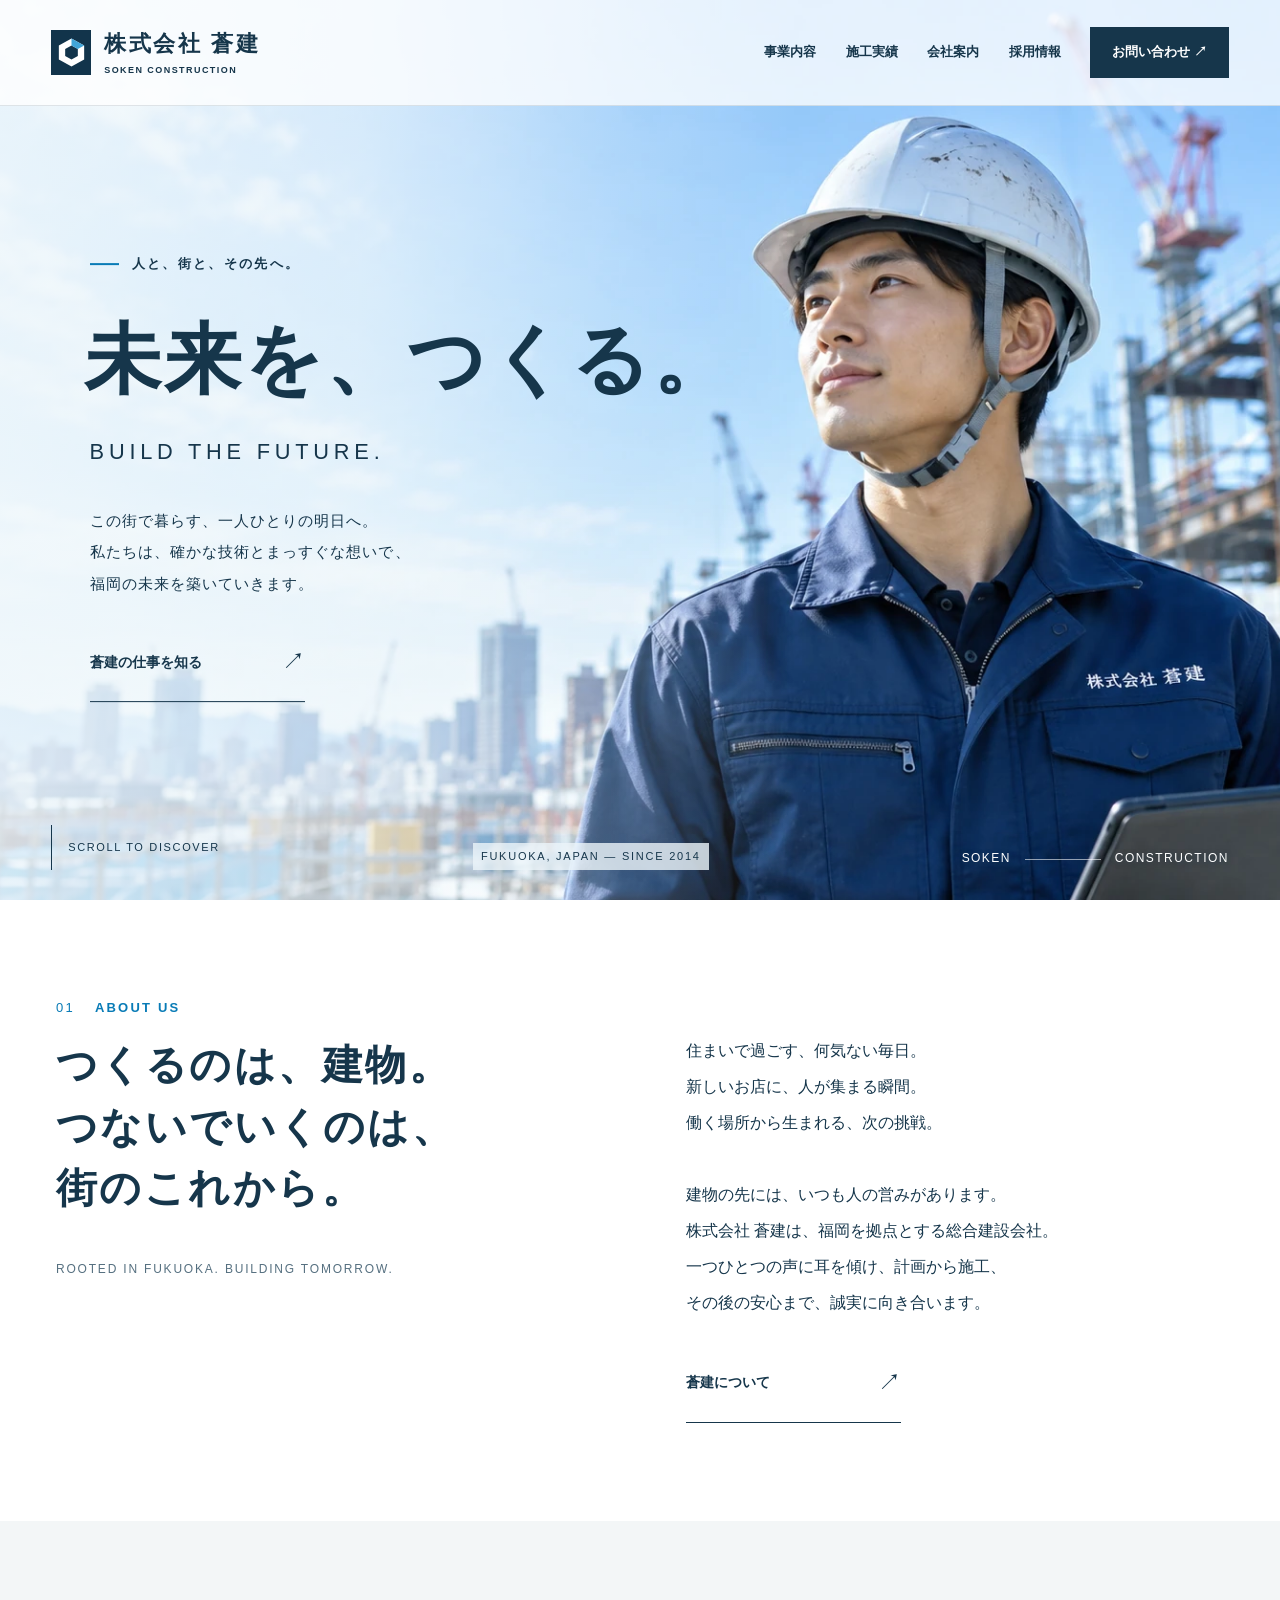
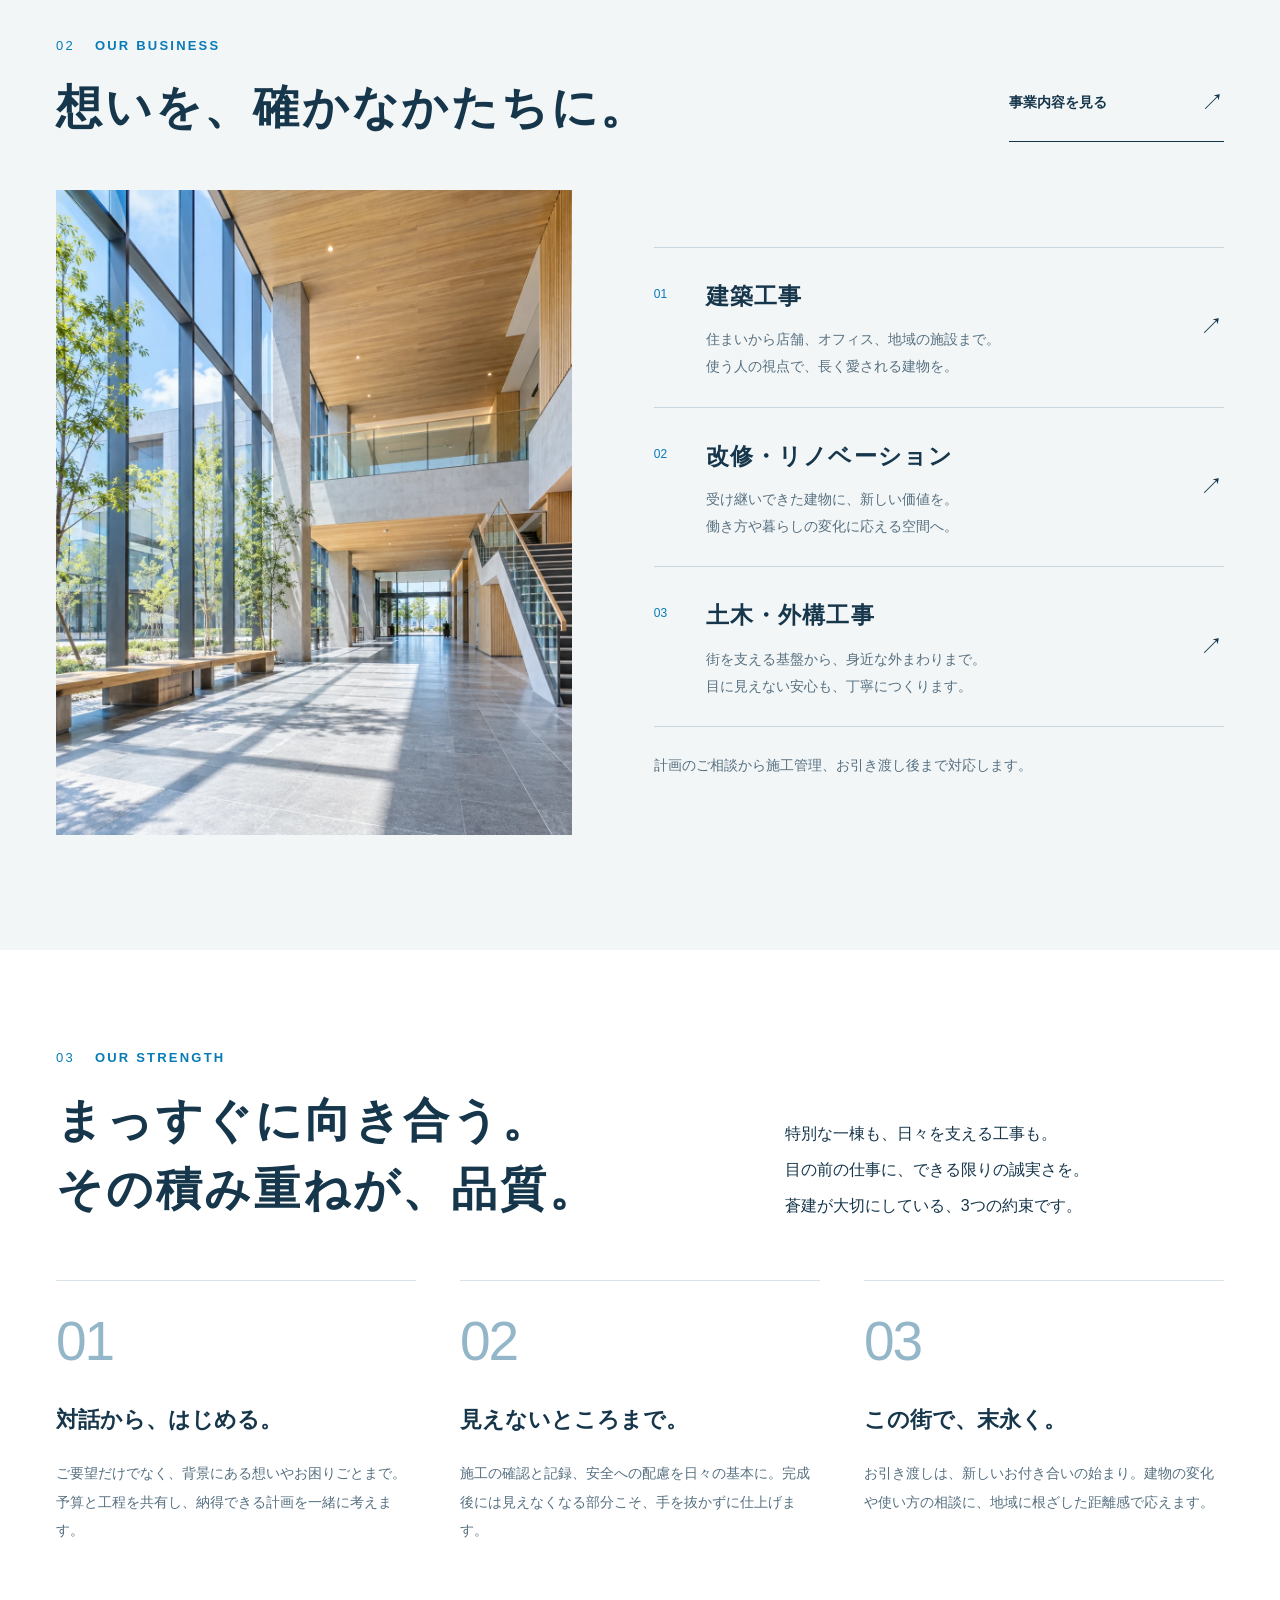
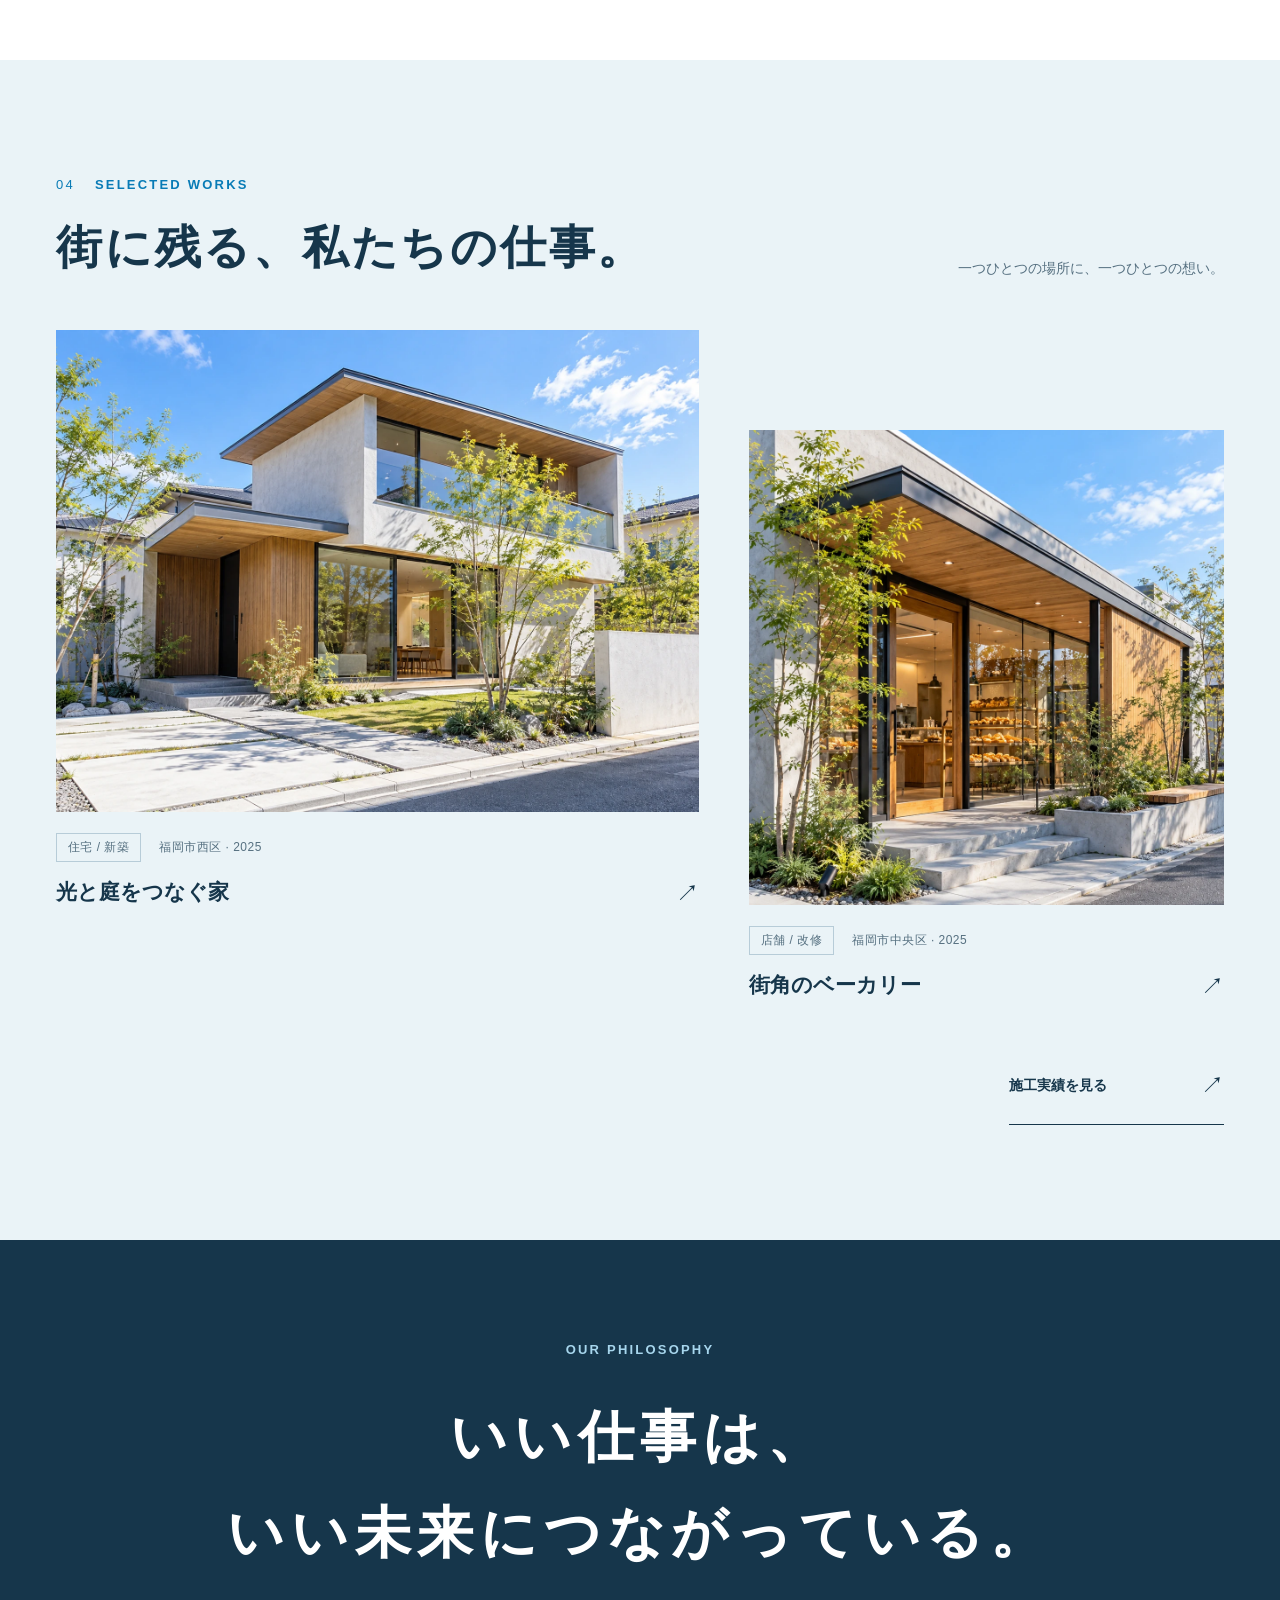
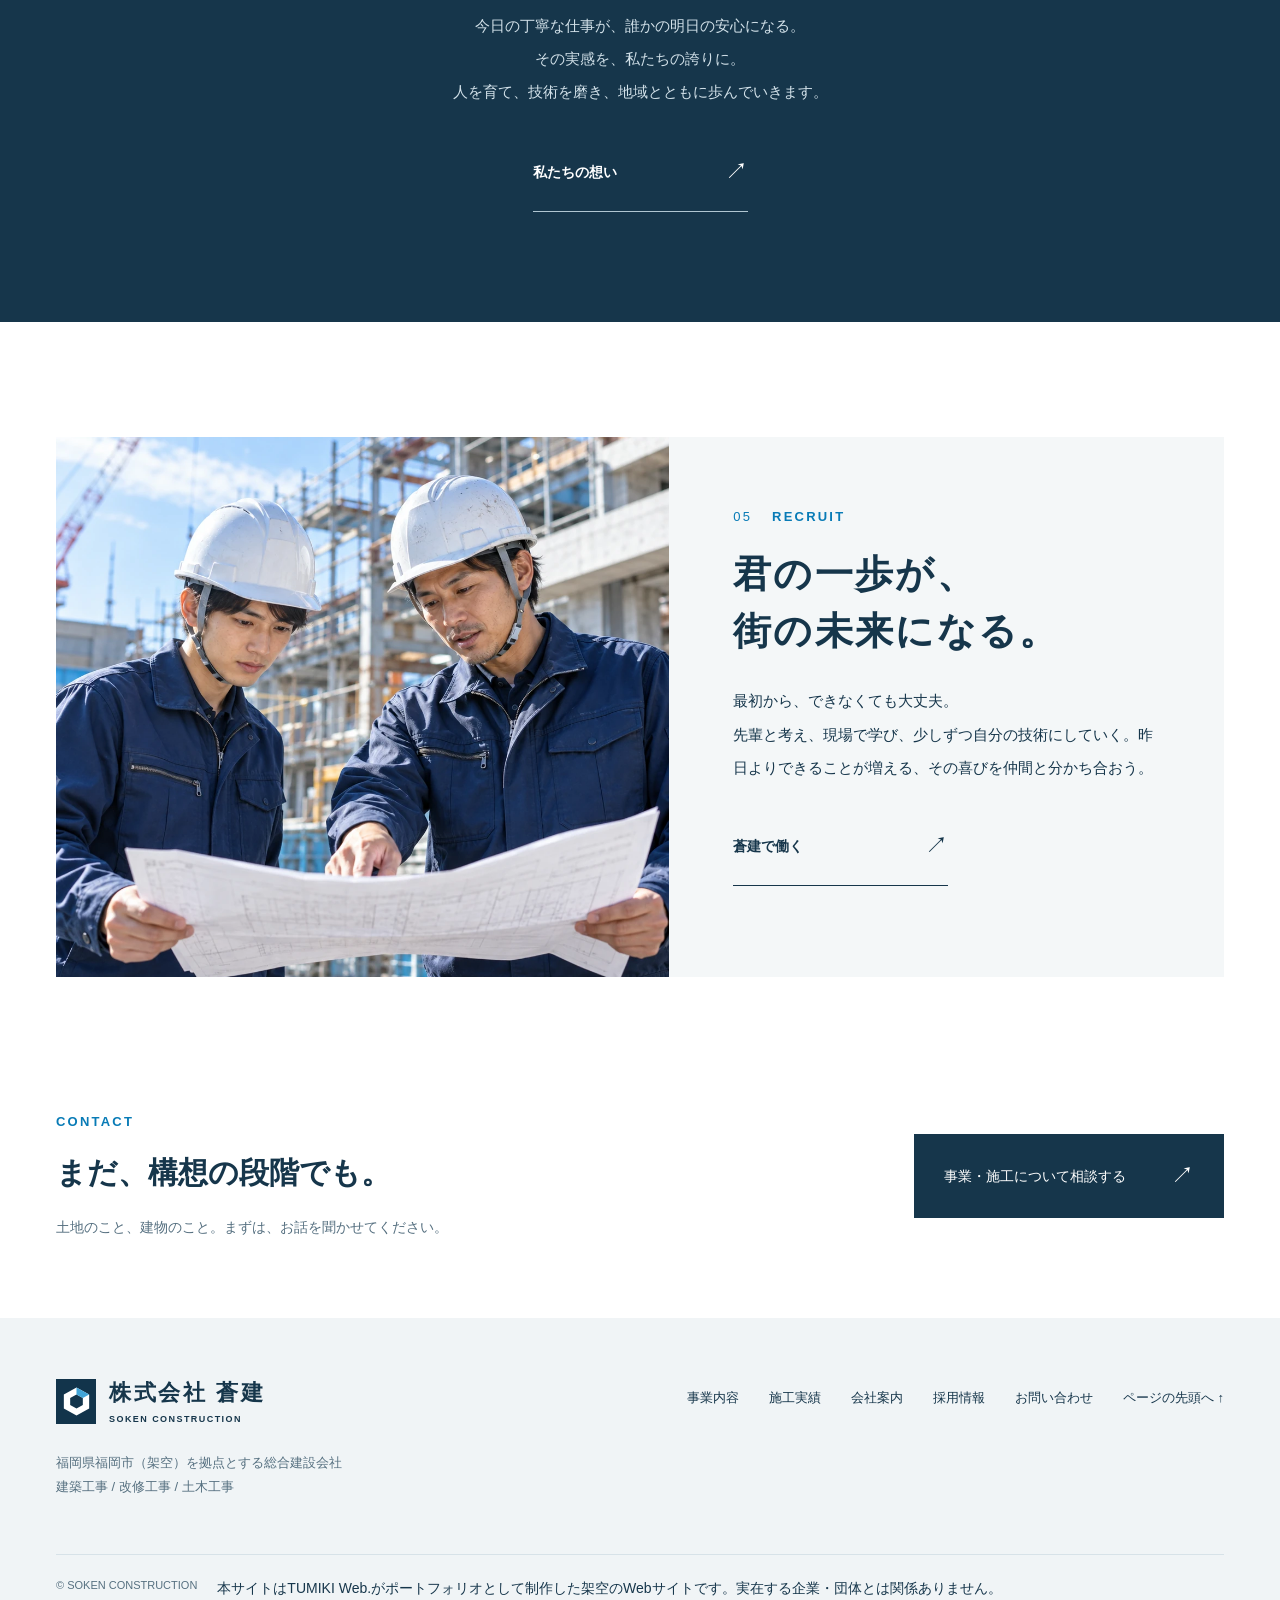
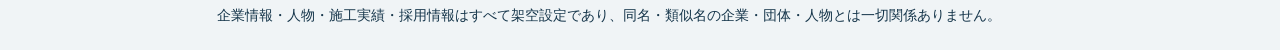
==== index.html @ e37c370c "Add files via upload" ====
<!doctype html>
<html lang="ja">
  <head>
    <meta charset="utf-8">
    <meta name="viewport" content="width=device-width, initial-scale=1">
    <title>株式会社 蒼建｜建設会社Webサイト制作事例｜TUMIKI Web.</title>
    <meta name="description" content="TUMIKI Web.がポートフォリオとして制作した架空企業のWebサイトです。実在する同名・類似名の企業・団体・人物とは一切関係ありません。福岡を拠点に、建築・改修・土木工事を手がける株式会社 蒼建。確かな技術と誠実な対話で、人と街の未来をつくります。">
    <meta name="theme-color" content="#16364b">
    <meta property="og:type" content="website">
    <meta property="og:locale" content="ja_JP">
    <meta property="og:site_name" content="TUMIKI Web.｜架空企業サイト制作事例">
    <meta property="og:title" content="株式会社 蒼建｜建設会社Webサイト制作事例｜TUMIKI Web.">
    <meta property="og:description" content="TUMIKI Web.がポートフォリオとして制作した架空企業のWebサイトです。実在する同名・類似名の企業・団体・人物とは一切関係ありません。福岡を拠点に、建築・改修・土木工事を手がける株式会社 蒼建。確かな技術と誠実な対話で、人と街の未来をつくります。">
    <!-- 公開URLと画像確定後にcanonical・og:url・og:imageを追加 -->
    <link rel="icon" type="image/svg+xml" href="assets/images/favicon.svg">
    <link rel="stylesheet" href="assets/css/style.css">
    <script src="assets/js/main.js" defer></script>
    <noscript>
      <style>.menu-toggle{display:none}.mobile-nav[hidden]{display:block;position:static;padding-top:100px}.hero{min-height:760px}</style>
    </noscript>
  </head>
  <body id="top">
    <a class="skip-link" href="#main">本文へスキップ</a>
    <header class="site-header">
      <a class="brand" href="index.html" aria-label="株式会社 蒼建 ホーム"><img src="assets/images/favicon.svg" alt="" width="40" height="45"><span class="brand-name">株式会社 蒼建<span class="brand-en">SOKEN CONSTRUCTION</span></span></a>
      <nav class="desktop-nav" aria-label="メインナビゲーション">
        <a href="service.html" >事業内容</a>
        <a href="works.html" >施工実績</a>
        <a href="company.html" >会社案内</a>
        <a href="recruit.html" >採用情報</a>
        <a class="nav-contact" href="contact.html">お問い合わせ <span aria-hidden="true">↗</span></a>
      </nav>
      <button class="menu-toggle" aria-label="メニューを開く" aria-expanded="false" aria-controls="mobile-nav"><span></span><span></span></button>
    </header>
    <nav class="mobile-nav" id="mobile-nav" aria-label="モバイルナビゲーション" hidden>
      <a href="index.html">HOME<small>ホーム</small></a>
      <a href="service.html" >SERVICE<small>事業内容</small></a>
      <a href="works.html" >WORKS<small>施工実績</small></a>
      <a href="company.html" >COMPANY<small>会社案内</small></a>
      <a href="recruit.html" >RECRUIT<small>採用情報</small></a>
      <a class="mobile-contact" href="contact.html">お問い合わせ <span class="arrow" aria-hidden="true">↗</span></a>
    </nav>
    <main id="main">
      <section class="hero" aria-labelledby="hero-title">
        <div class="hero-bg"><picture><source media="(max-width: 560px)" srcset="assets/images/hero-sp.webp" width="941" height="1672"><img src="assets/images/hero.webp" alt="建設現場で街の未来を見据える蒼建の若手社員" width="1672" height="941" fetchpriority="high" data-optional></picture></div>
        <div class="hero-grid" aria-hidden="true"></div>
        <div class="hero-content">
          <p class="hero-kicker">人と、街と、その先へ。</p>
          <h1 id="hero-title">未来を、つくる。</h1>
          <p class="hero-en">BUILD THE FUTURE.</p>
          <p class="hero-lead">この街で暮らす、一人ひとりの明日へ。<br>私たちは、確かな技術とまっすぐな想いで、<br>福岡の未来を築いていきます。</p>
          <a class="text-link" href="service.html">蒼建の仕事を知る<span class="arrow" aria-hidden="true">↗</span></a>
        </div>
        <div class="hero-bottom">
          <a class="hero-scroll" href="#about">SCROLL TO DISCOVER</a>
          <p class="hero-location">FUKUOKA, JAPAN — SINCE 2014</p>
          <p class="hero-index">SOKEN<span></span>CONSTRUCTION</p>
        </div>
      </section>
      <section class="section" id="about">
        <div class="wrap intro">
          <div>
            <p class="eyebrow"><span>01</span>ABOUT US</p>
            <h2 class="section-title">つくるのは、建物。<br>つないでいくのは、<br>街のこれから。</h2>
            <p class="intro-sign">ROOTED IN FUKUOKA. BUILDING TOMORROW.</p>
          </div>
          <div class="intro-body">
            <p class="copy">住まいで過ごす、何気ない毎日。<br>新しいお店に、人が集まる瞬間。<br>働く場所から生まれる、次の挑戦。<br><br>建物の先には、いつも人の営みがあります。<br>株式会社 蒼建は、福岡を拠点とする総合建設会社。<br>一つひとつの声に耳を傾け、計画から施工、<br>その後の安心まで、誠実に向き合います。</p>
            <a class="text-link" href="company.html">蒼建について<span class="arrow" aria-hidden="true">↗</span></a>
          </div>
        </div>
      </section>
      <section class="section service" id="service">
        <div class="wrap">
          <div class="section-head">
            <div>
              <p class="eyebrow"><span>02</span>OUR BUSINESS</p>
              <h2 class="section-title">想いを、確かなかたちに。</h2>
            </div>
            <a class="text-link" href="service.html">事業内容を見る<span class="arrow" aria-hidden="true">↗</span></a>
          </div>
          <div class="service-layout">
            <div class="media service-visual media--photo" data-label="SPACE / DETAIL / QUALITY"><img src="assets/images/business.webp" alt="自然光が差し込む、丁寧に施工された建物の内観" width="1200" height="900" loading="lazy" decoding="async" data-optional></div>
            <div>
              <div class="service-list"><a href="service.html#architecture"><span class="item-no">01</span><div><h3>建築工事</h3><p>住まいから店舗、オフィス、地域の施設まで。<br>使う人の視点で、長く愛される建物を。</p></div><span class="arrow" aria-hidden="true">↗</span></a><a href="service.html#renovation"><span class="item-no">02</span><div><h3>改修・リノベーション</h3><p>受け継いできた建物に、新しい価値を。<br>働き方や暮らしの変化に応える空間へ。</p></div><span class="arrow" aria-hidden="true">↗</span></a><a href="service.html#civil"><span class="item-no">03</span><div><h3>土木・外構工事</h3><p>街を支える基盤から、身近な外まわりまで。<br>目に見えない安心も、丁寧につくります。</p></div><span class="arrow" aria-hidden="true">↗</span></a></div>
              <p class="section-note">計画のご相談から施工管理、お引き渡し後まで対応します。</p>
            </div>
          </div>
        </div>
      </section>
      <section class="section strength">
        <div class="wrap">
          <div class="strength-top">
            <div>
              <p class="eyebrow"><span>03</span>OUR STRENGTH</p>
              <h2 class="section-title">まっすぐに<span class="strength-quality">向き合う。</span><br>その積み重ねが、<span class="strength-quality">品質。</span></h2>
            </div>
            <p class="copy">特別な一棟も、日々を支える工事も。<br>目の前の仕事に、できる限りの誠実さを。<br>蒼建が大切にしている、3つの約束です。</p>
          </div>
          <div class="strength-items">
            <article class="strength-item">
              <span class="strength-number">01</span>
              <h3>対話から、はじめる。</h3>
              <p>ご要望だけでなく、背景にある想いやお困りごとまで。予算と工程を共有し、納得できる計画を一緒に考えます。</p>
            </article>
            <article class="strength-item">
              <span class="strength-number">02</span>
              <h3>見えないところまで。</h3>
              <p>施工の確認と記録、安全への配慮を日々の基本に。完成後には見えなくなる部分こそ、手を抜かずに仕上げます。</p>
            </article>
            <article class="strength-item">
              <span class="strength-number">03</span>
              <h3>この街で、末永く。</h3>
              <p>お引き渡しは、新しいお付き合いの始まり。建物の変化や使い方の相談に、地域に根ざした距離感で応えます。</p>
            </article>
          </div>
        </div>
      </section>
      <section class="section works" id="works">
        <div class="wrap">
          <div class="section-head">
            <div>
              <p class="eyebrow"><span>04</span>SELECTED WORKS</p>
              <h2 class="section-title">街に残る、私たちの仕事。</h2>
            </div>
            <p class="section-note">一つひとつの場所に、一つひとつの想い。</p>
          </div>
          <div class="works-grid"><a class="work" href="works.html#house"><div class="media media--photo" data-label="01 / RESIDENCE"><img src="assets/images/works-house.webp" alt="緑の庭と大きな開口部を備えた二階建て住宅の外観" width="1200" height="900" loading="lazy" decoding="async" data-optional></div><div class="work-meta"><span>住宅 / 新築</span><span>福岡市西区 · 2025</span></div><h3>光と庭をつなぐ家<span class="arrow" aria-hidden="true">↗</span></h3></a><a class="work" href="works.html#shop"><div class="media media--photo" data-label="02 / COMMERCIAL"><img src="assets/images/works-bakery.webp" alt="ガラス面と木材、植栽が調和するベーカリーの外観" width="1200" height="900" loading="lazy" decoding="async" data-optional></div><div class="work-meta"><span>店舗 / 改修</span><span>福岡市中央区 · 2025</span></div><h3>街角のベーカリー<span class="arrow" aria-hidden="true">↗</span></h3></a></div>
          <div class="works-more"><a class="text-link" href="works.html">施工実績を見る<span class="arrow" aria-hidden="true">↗</span></a></div>
        </div>
      </section>
      <section class="philosophy">
        <p class="eyebrow">OUR PHILOSOPHY</p>
        <h2>いい仕事は、<br>いい未来につながっている。</h2>
        <p>今日の丁寧な仕事が、誰かの明日の安心になる。<br>その実感を、私たちの誇りに。<br>人を育て、技術を磨き、地域とともに歩んでいきます。</p>
        <a class="text-link" href="company.html#philosophy">私たちの想い<span class="arrow" aria-hidden="true">↗</span></a>
      </section>
      <section class="section">
        <div class="wrap recruit">
          <div class="media recruit-photo media--photo" data-label="PEOPLE / TEAM / GROWTH"><img src="assets/images/recruit.webp" alt="建設現場で図面を囲み、相談し合う若手社員と先輩社員" width="1200" height="900" loading="lazy" decoding="async" data-optional></div>
          <div class="recruit-copy">
            <p class="eyebrow"><span>05</span>RECRUIT</p>
            <h2 class="section-title">君の一歩が、<br>街の未来になる。</h2>
            <p class="copy">最初から、できなくても大丈夫。<br>先輩と考え、現場で学び、少しずつ自分の技術にしていく。昨日よりできることが増える、その喜びを仲間と分かち合おう。</p>
            <a class="text-link" href="recruit.html">蒼建で働く<span class="arrow" aria-hidden="true">↗</span></a>
          </div>
        </div>
      </section>
      <section class="contact-band">
        <div class="wrap contact-inner">
          <div>
            <p class="eyebrow">CONTACT</p>
            <h2>まだ、構想の段階でも。</h2>
            <p>土地のこと、建物のこと。まずは、お話を聞かせてください。</p>
          </div>
          <a class="button" href="contact.html">事業・施工について相談する<span class="arrow" aria-hidden="true">↗</span></a>
        </div>
      </section>
    </main>
    <footer class="site-footer">
      <div class="wrap">
        <div class="footer-top">
          <div>
            <a class="brand" href="index.html"><img src="assets/images/favicon.svg" alt="" width="40" height="45"><span class="brand-name">株式会社 蒼建<span class="brand-en">SOKEN CONSTRUCTION</span></span></a>
            <p class="footer-address">福岡県福岡市（架空）を拠点とする総合建設会社<br>建築工事 / 改修工事 / 土木工事</p>
          </div>
          <nav class="footer-nav" aria-label="フッターナビゲーション">
            <a href="service.html">事業内容</a>
            <a href="works.html">施工実績</a>
            <a href="company.html">会社案内</a>
            <a href="recruit.html">採用情報</a>
            <a href="contact.html">お問い合わせ</a>
            <a href="#top">ページの先頭へ ↑</a>
          </nav>
        </div>
        <div class="footer-bottom">
          <p>© SOKEN CONSTRUCTION</p>
          <p class="portfolio-note">本サイトはTUMIKI Web.がポートフォリオとして制作した架空のWebサイトです。実在する企業・団体とは関係ありません。<br>企業情報・人物・施工実績・採用情報はすべて架空設定であり、同名・類似名の企業・団体・人物とは一切関係ありません。</p>
        </div>
      </div>
    </footer>
  </body>
</html>
---- assets/css/style.css ----
@charset "UTF-8";
:root{--ink:#16364b;--blue:#087bb6;--sky:#eaf3f7;--paper:#fff;--muted:#567080;--line:#d7e2e8;--space:clamp(72px,9vw,144px);--wrap:1200px;--ease:cubic-bezier(.2,.7,.2,1)}
*{box-sizing:border-box}html{scroll-behavior:smooth;scroll-padding-top:100px}body{margin:0;color:var(--ink);background:var(--paper);font-family:"Helvetica Neue",Arial,"Hiragino Kaku Gothic ProN","Yu Gothic",Meiryo,sans-serif;line-height:1.9;-webkit-font-smoothing:antialiased}body.menu-open{overflow:hidden}a{color:inherit;text-decoration:none}img[hidden]{display:none}button,input,textarea,select{font:inherit}button,a{-webkit-tap-highlight-color:transparent}button{color:inherit}a:focus-visible,button:focus-visible,summary:focus-visible{outline:3px solid var(--blue);outline-offset:6px}::selection{background:#bbe4f5}h1,h2,h3,p{margin:0}img{display:block;width:100%;height:100%;object-fit:cover}button{cursor:pointer}ul{list-style:none;margin:0;padding:0}.wrap{width:min(var(--wrap),calc(100% - 112px));margin-inline:auto}.section{padding-block:var(--space)}.eyebrow{font-size:13px;font-weight:700;letter-spacing:.17em;line-height:1.5;color:var(--blue)}.eyebrow span{margin-right:20px;font-weight:400}.section-title{font-size:clamp(32px,3.6vw,52px);line-height:1.5;letter-spacing:.06em;margin-top:18px;font-weight:600}.copy{line-height:2.25;font-size:16px}.text-link{display:inline-flex;align-items:center;justify-content:space-between;gap:40px;padding:17px 0;border-bottom:1px solid var(--ink);font-size:14px;font-weight:700;min-width:215px}.arrow{font-weight:400;font-size:23px;transition:transform .3s}.text-link:hover .arrow,.button:hover .arrow{transform:translateX(5px)}.button{display:inline-flex;justify-content:space-between;align-items:center;gap:38px;padding:17px 26px;background:var(--ink);color:white;font-size:14px;min-height:60px}.skip-link{position:fixed;top:-100px;left:20px;z-index:100;background:white;padding:10px}.skip-link:focus{top:10px}
.site-header{position:absolute;z-index:30;top:0;width:100%;height:106px;display:flex;align-items:center;justify-content:space-between;padding:0 4vw;gap:28px;border-bottom:1px solid #16364b20;background:#fff8}.brand{display:flex;align-items:center;gap:13px;flex-shrink:0;line-height:1.4}.brand img{width:40px;height:45px}.brand-name{font-size:22px;font-weight:700;letter-spacing:.12em}.brand-en{display:block;font-size:9px;letter-spacing:.16em;margin-top:4px}.desktop-nav{display:flex;align-items:center;gap:clamp(18px,2.3vw,38px);font-size:13px;font-weight:700}.desktop-nav a{position:relative}.desktop-nav a:not(.nav-contact):after{content:"";position:absolute;bottom:-9px;left:0;width:0;height:2px;background:var(--blue);transition:width .25s}.desktop-nav a:hover:after,.desktop-nav a[aria-current]:after{width:100%}.nav-contact{background:var(--ink);color:white;padding:13px 22px}.menu-toggle{display:none;border:0;background:transparent;width:48px;height:48px;padding:10px}.menu-toggle span{display:block;width:27px;height:1px;background:var(--ink);margin:7px 0;transition:transform .2s}.menu-toggle[aria-expanded=true] span:first-child{transform:translateY(4px) rotate(45deg)}.menu-toggle[aria-expanded=true] span:last-child{transform:translateY(-4px) rotate(-45deg)}.mobile-nav{position:fixed;inset:80px 0 0;z-index:29;background:var(--sky);padding:35px 8%;overflow:auto}.mobile-nav[hidden]{display:none}.mobile-nav a{display:flex;align-items:center;justify-content:space-between;padding:15px 0;border-bottom:1px solid var(--line);font-size:23px}.mobile-nav small{font-size:13px}.mobile-nav .mobile-contact{margin-top:26px;background:var(--ink);color:white;padding:16px 22px;font-size:16px}
.hero{position:relative;min-height:760px;height:100svh;max-height:1200px;background:#e4eff5;isolation:isolate;overflow:hidden}.hero-bg{position:absolute;inset:0;z-index:-2;background:linear-gradient(115deg,#edf6fa 3%,#e5f1f7 38%,#adcede 100%)}.hero-bg img{object-position:66% 42%}.hero:after{content:"";position:absolute;inset:0;z-index:-1;background:linear-gradient(90deg,#edf5fbe8 0%,#eef6fa9c 38%,#e8f4fa00 72%)}.hero-grid{position:absolute;inset:106px 0 0;background:linear-gradient(90deg,transparent 49.9%,#fff5 50%,transparent 50.1%);pointer-events:none;z-index:-1}.hero-content{position:absolute;left:max(7vw,calc((100vw - 1200px)/2));top:50%;transform:translateY(-44%)}.hero-kicker{letter-spacing:.18em;font-size:13px;font-weight:600;display:flex;align-items:center;gap:13px;margin-bottom:29px}.hero-kicker:before{content:"";width:29px;height:2px;background:var(--blue)}.hero h1{font-size:clamp(66px,7.6vw,118px);letter-spacing:.04em;line-height:1.4;font-weight:600;margin-left:-.07em}.hero-en{font-size:clamp(16px,1.7vw,23px);letter-spacing:.22em;margin:18px 0 32px}.hero-lead{font-size:15px;line-height:2.1;letter-spacing:.07em}.hero .text-link{margin-top:24px}.hero-bottom{position:absolute;bottom:30px;left:4vw;right:4vw;display:flex;justify-content:space-between;align-items:flex-end}.hero-scroll{font-size:11px;letter-spacing:.15em;display:flex;gap:16px;align-items:center}.hero-scroll:before{content:"";width:1px;height:45px;background:var(--ink)}.hero-location{font-size:11px;letter-spacing:.16em}.hero-index{font-size:12px;letter-spacing:.12em}.hero-index span{display:inline-block;width:76px;height:1px;background:#16364b55;vertical-align:middle;margin:0 14px}.intro{display:grid;grid-template-columns:1fr 1.05fr;gap:10%;align-items:start}.intro .section-title{font-size:clamp(30px,3.2vw,47px)}.intro-body{padding-top:35px}.intro-body .text-link{margin-top:23px}.intro-sign{font-size:12px;letter-spacing:.15em;color:var(--muted);margin-top:38px}.section-head{display:flex;justify-content:space-between;align-items:flex-end;margin-bottom:48px;gap:28px}.media{position:relative;overflow:hidden;background:linear-gradient(135deg,#dce8e9,#bed2dc);aspect-ratio:4/3}.media img{transition:transform .8s var(--ease)}a:hover .media img{transform:scale(1.035)}.media:before{content:attr(data-label);position:absolute;inset:auto 24px 21px;color:#456777;font-size:11px;letter-spacing:.2em;z-index:0}.media img{position:relative}.media img[hidden]{display:none}.service{background:#f3f6f7}.service-layout{display:grid;grid-template-columns: .95fr 1.05fr;gap:7%;align-items:center}.service-visual{aspect-ratio:4/5;background:linear-gradient(140deg,#c9dae2,#e3eced 55%,#adc4cb)}.service-visual:after{content:"SOKEN / OUR BUSINESS";position:absolute;left:25px;top:25px;letter-spacing:.2em;font-size:11px;color:#395c70}.service-list a{display:grid;grid-template-columns:40px 1fr 24px;gap:12px;padding:27px 0;border-top:1px solid #c9d6de}.service-list a:last-child{border-bottom:1px solid #c9d6de}.item-no{font-size:12px;color:var(--blue);padding-top:8px}.service-list h3{font-size:23px;letter-spacing:.05em;font-weight:600}.service-list p{font-size:14px;line-height:1.9;color:var(--muted);margin-top:8px}.service-list .arrow{align-self:center}.section-note{font-size:14px;color:var(--muted);margin-top:25px}.strength-top{display:grid;grid-template-columns:1fr 1fr;gap:9%;align-items:end;margin-bottom:56px}.strength-items{display:grid;grid-template-columns:repeat(3,1fr);gap:44px}.strength-item{border-top:1px solid var(--line);padding-top:27px}.strength-number{font-size:55px;line-height:1.2;font-weight:300;color:#93b6c8;letter-spacing:-.04em}.strength-item h3{font-size:22px;margin:25px 0 18px}.strength-item p{font-size:14px;line-height:2.05;color:var(--muted)}.works{background:var(--sky)}.works-grid{display:grid;grid-template-columns:1.15fr .85fr;gap:50px}.work:nth-child(2){margin-top:100px}.work .media{aspect-ratio:4/3}.work:nth-child(2) .media{aspect-ratio:1/1;background:linear-gradient(145deg,#d5dad4,#b4c8c4)}.work-meta{display:flex;gap:18px;align-items:center;font-size:12px;letter-spacing:.04em;margin:21px 0 10px;color:var(--muted)}.work-meta span:first-child{border:1px solid #b7ccd8;padding:2px 11px}.work h3{font-size:21px;font-weight:600;display:flex;justify-content:space-between;gap:10px}.works-more{display:flex;justify-content:flex-end;margin-top:38px}.philosophy{text-align:center;padding:100px 24px 110px;position:relative;overflow:hidden;background:var(--ink);color:white}.philosophy .eyebrow{color:#a7d6ed}.philosophy h2{font-size:clamp(30px,4.4vw,61px);letter-spacing:.12em;line-height:1.7;margin:29px 0}.philosophy p:not(.eyebrow){font-size:15px;line-height:2.2;color:#d2e1e9}.philosophy .text-link{border-color:#b0c6d2;margin-top:25px}.recruit{display:grid;grid-template-columns:1.05fr .95fr;align-items:stretch}.recruit-photo{aspect-ratio:auto;min-height:540px;background:linear-gradient(125deg,#bfd2db,#e5ecee)}.recruit-copy{padding:70px clamp(30px,5vw,90px);background:#f4f7f8}.recruit-copy .section-title{font-size:clamp(29px,3vw,42px);margin-bottom:24px}.recruit-copy .copy{font-size:15px}.recruit-copy .text-link{margin-top:22px}.contact-band{padding:78px 0}.contact-inner{display:flex;justify-content:space-between;align-items:center;gap:32px}.contact-inner h2{font-size:30px;font-weight:600;margin:12px 0 13px}.contact-inner p:last-child{font-size:14px;color:var(--muted)}.contact-inner .button{min-width:275px}.site-footer{background:#f0f4f6;padding:60px 0 22px}.footer-top{display:flex;justify-content:space-between;gap:35px;align-items:flex-start}.footer-address{font-size:13px;color:var(--muted);margin-top:25px}.footer-nav{display:flex;flex-wrap:wrap;gap:16px 30px;font-size:13px;padding-top:8px}.footer-bottom{margin-top:54px;padding-top:20px;border-top:1px solid var(--line);display:flex;justify-content:space-between;gap:20px;font-size:11px;color:var(--muted);align-items:center}.portfolio-note{font-size:11px}.page-hero{padding:180px 0 65px;background:var(--sky)}.breadcrumbs{font-size:12px;display:flex;gap:13px;color:var(--muted);margin-bottom:45px}.page-hero h1{font-size:clamp(43px,6vw,76px);line-height:1.2;letter-spacing:.06em;margin:15px 0}.page-hero .page-ja{font-size:19px;letter-spacing:.08em}.page-body{max-width:850px}.page-body>.copy{margin-top:25px}.detail-block{margin-top:45px;padding-top:28px;border-top:1px solid var(--line)}.detail-block h2{font-size:25px;margin-bottom:14px}.detail-block p{color:var(--muted)}.overview{margin-top:35px}.overview div{display:grid;grid-template-columns:150px 1fr;padding:20px 0;border-bottom:1px solid var(--line)}.overview dt{font-size:14px;font-weight:700}.overview dd{margin:0;font-size:15px}.notice{border-left:3px solid var(--blue);padding:20px 25px;background:var(--sky);margin-top:35px}.notice p{font-size:14px}.contact-options{margin-top:35px}.contact-options details{border-top:1px solid var(--line);padding:20px 0}.contact-options details:last-child{border-bottom:1px solid var(--line)}.contact-options summary{cursor:pointer;font-weight:600}.contact-options details p{font-size:14px;margin-top:15px;color:var(--muted)}
@media(min-width:1600px){.hero-content{left:calc((100% - 1320px)/2)}}
@media(max-width:1050px){.desktop-nav{gap:18px}.site-header{padding-inline:28px}.desktop-nav a{font-size:12px}.brand-name{font-size:20px}.wrap{width:calc(100% - 72px)}.hero h1{font-size:8.5vw}.strength-items{gap:25px}.recruit-copy{padding:50px 35px}.footer-nav{max-width:380px}}
@media(max-width:800px){.site-header{height:80px;padding:0 24px}.desktop-nav{display:none}.menu-toggle{display:block}.site-header:has(.menu-toggle[aria-expanded=true]){position:fixed;background:white}.brand img{width:33px;height:37px}.brand-name{font-size:20px}.brand-en{font-size:8px}.wrap{width:calc(100% - 48px)}.hero{min-height:690px;max-height:960px}.hero-content{left:7%;top:45%;transform:translateY(-34%)}.hero h1{font-size:clamp(45px,10vw,76px);line-height:1.55}.hero-bg img{object-position:65% 35%}.hero:after{background:linear-gradient(90deg,#edf5fbd9,#edf5fb50 70%),linear-gradient(0deg,#edf5fbc4,transparent 60%)}.hero-en{font-size:17px}.hero-grid{top:80px}.hero-bottom{left:24px;right:24px;bottom:24px}.hero-location{display:none}.intro{grid-template-columns:1fr;gap:30px}.intro-body{padding-top:0;max-width:580px}.intro-sign{margin-top:25px}.service-layout{grid-template-columns:.8fr 1.2fr;gap:30px}.service-visual{aspect-ratio:3/5}.service-list a{grid-template-columns:25px 1fr 20px;padding-block:23px;gap:8px}.service-list h3{font-size:19px}.strength-top{grid-template-columns:1fr;gap:24px}.strength-items{gap:24px}.strength-item h3{font-size:18px}.works-grid{gap:25px}.work h3{font-size:18px}.work-meta{flex-wrap:wrap;gap:8px}.recruit{grid-template-columns:1fr 1fr}.recruit-photo{min-height:520px}.recruit-copy{padding:45px 26px}.contact-inner{align-items:flex-start;flex-direction:column}.contact-inner .button{min-width:260px}.footer-top{flex-direction:column}.footer-nav{max-width:none}.footer-bottom{align-items:flex-start;flex-direction:column;gap:8px}.page-hero{padding-top:130px}}
@media(max-width:560px){:root{--space:76px}.hero{height:100svh;min-height:680px;max-height:920px}.hero-content{left:24px;right:20px;top:auto;bottom:110px;transform:none}.hero h1{font-size:clamp(32px,9.8vw,56px);letter-spacing:.01em;white-space:nowrap}.hero-kicker{font-size:11px;margin-bottom:20px;letter-spacing:.1em}.hero-en{font-size:14px;letter-spacing:.18em;margin:15px 0 23px}.hero-lead{font-size:13px;letter-spacing:.025em}.hero .text-link{margin-top:17px;font-size:13px;min-width:200px}.hero:after{background:linear-gradient(0deg,#edf5fb 0%,#edf5fbe6 26%,#edf5fb70 60%,#edf5fb15 100%)}.hero-bg img{object-position:64% 24%}.hero-scroll{font-size:10px}.hero-scroll:before{height:30px}.hero-index{font-size:10px}.hero-index span{width:35px;margin:0 9px}.section-title{font-size:31px}.intro .section-title{font-size:30px}.copy{font-size:15px;line-height:2.2}.section-head{align-items:flex-start;flex-direction:column;gap:20px;margin-bottom:30px}.section-head>.text-link{display:none}.service-layout{display:flex;flex-direction:column;gap:26px;align-items:stretch}.service-visual{aspect-ratio:5/4}.service-list a{padding-block:24px;grid-template-columns:28px 1fr 20px}.service-list h3{font-size:21px}.section-note{font-size:13px}.strength-top{margin-bottom:35px}.strength-items{grid-template-columns:1fr;gap:25px}.strength-item{display:grid;grid-template-columns:50px 1fr;gap:5px 18px;padding-top:24px}.strength-number{font-size:36px;grid-row:1/3}.strength-item h3{font-size:21px;margin:0 0 8px}.strength-item p{grid-column:2}.works-grid{grid-template-columns:1fr;gap:39px}.work:nth-child(2){margin:0 0 0 36px}.work:nth-child(2) .media{aspect-ratio:4/3}.work h3{font-size:18px}.work-meta{margin-top:15px;font-size:11px}.works-more{margin-top:25px}.philosophy{padding:72px 24px}.philosophy h2{font-size:28px;letter-spacing:.06em}.philosophy p:not(.eyebrow){font-size:14px}.recruit{display:flex;flex-direction:column}.recruit-photo{min-height:0;aspect-ratio:5/4}.recruit-copy{padding:45px 24px 55px}.recruit-copy .section-title{font-size:30px}.contact-band{padding-block:60px}.contact-inner h2{font-size:25px}.contact-inner .button{width:100%}.site-footer{padding-top:45px}.footer-nav{display:grid;grid-template-columns:1fr 1fr;width:100%;gap:15px 20px}.footer-bottom{margin-top:35px}.page-hero h1{font-size:44px}.page-body .section-title{font-size:28px}.overview div{grid-template-columns:1fr;gap:6px}.notice{padding:18px}.breadcrumbs{margin-bottom:32px}}
@media(prefers-reduced-motion:reduce){html{scroll-behavior:auto}*,*:before,*:after{transition:none!important;animation:none!important}}
/* Supplied hero photograph: preserve the clear right-hand portrait. */
.hero-bg picture{display:block;width:100%;height:100%}
.hero-bg img{object-fit:cover;object-position:70% 0%}
.hero:after{background:linear-gradient(90deg,rgba(239,247,251,.82) 0%,rgba(239,247,251,.66) 28%,rgba(239,247,251,.22) 48%,transparent 62%)}
.hero-grid{background:none}
.hero-index{color:white;text-shadow:0 1px 5px #16364b80}
.hero-index span{background:#ffffff90}
@media(min-width:801px){
  body:has(.hero) .site-header{background:rgba(255,255,255,.78)}
  .hero{min-height:640px;max-height:none}
  .hero h1{font-size:clamp(58px,6vw,100px)}
  .hero-content{left:7vw}
  .hero-location{padding:3px 8px;background:#edf5fbcc}
}
@media(max-width:800px){
  .hero-bg img{object-position:72% top}
  .hero:after{background:linear-gradient(90deg,#edf5fbdd, #edf5fb88 40%,transparent 80%),linear-gradient(0deg,#edf5fbcc,transparent 65%)}
}
@media(max-width:560px){
  .hero{height:100svh;min-height:800px;max-height:none}
  .hero-bg img{object-position:85% bottom}
  .hero-content{top:clamp(112px,14svh,132px);bottom:auto}
  .hero-kicker{margin-bottom:10px}
  .hero-en{margin:10px 0 12px}
  .hero .text-link{margin-top:6px;padding-block:8px}
  .hero:after{background:linear-gradient(125deg,rgba(239,247,251,.56),rgba(239,247,251,.18) 35%,transparent 55%)}
  .hero-bottom{bottom:calc(32px + env(safe-area-inset-bottom,0px));gap:20px;align-items:center}
  .hero-scroll,.hero-index{font-size:11px;line-height:1.7;letter-spacing:.08em;color:white;text-shadow:0 1px 3px #071f32,0 0 5px #071f32}
  .hero-scroll{flex:0 0 112px;gap:10px}
  .hero-scroll:before{flex:none;height:34px;background:white;box-shadow:0 1px 3px #071f32}
  .hero-index{flex:0 0 130px;text-align:right}
  .hero-index span{width:22px;margin:0 0 0 9px}
  .hero-index span{background:#ffffff90}
}



/* Portfolio disclosure and contact demo; existing hero styles are untouched. */
.site-footer .footer-bottom{flex-wrap:wrap;align-items:flex-start}
.site-footer .portfolio-note{flex:1 1 580px;font-size:14px;line-height:1.9;color:var(--ink)}
.demo-phone{display:inline-block;font-size:clamp(26px,5vw,40px);font-weight:600;letter-spacing:.05em;border-bottom:1px solid var(--ink);margin-top:8px}
.demo-form{margin-top:32px}
.demo-form fieldset{border:0;margin:0;padding:0;min-width:0}
.demo-form legend{font-size:16px;font-weight:600;padding:0;margin-bottom:24px}
.demo-form legend span{display:block;font-size:13px;font-weight:400;color:var(--muted)}
.form-row{display:grid;grid-template-columns:1fr 1fr;gap:24px}
.form-field{margin-bottom:24px}
.form-field label{display:block;font-size:14px;font-weight:600;margin-bottom:8px}
.form-field label span{color:var(--blue)}
.form-field label small{font-weight:400;margin-left:8px}
.form-field input,.form-field select,.form-field textarea{display:block;width:100%;min-width:0;border:1px solid #9db0bc;border-radius:0;background:white;color:var(--ink);padding:13px 15px;font-size:16px;line-height:1.7}
.form-field textarea{resize:vertical}
.form-field input:focus-visible,.form-field select:focus-visible,.form-field textarea:focus-visible,.demo-consent input:focus-visible{outline:2px solid var(--blue);outline-offset:3px}
.demo-consent{display:flex;align-items:flex-start;gap:12px;font-size:14px;margin:8px 0 30px;cursor:pointer}
.demo-consent input{flex:none;width:20px;height:20px;margin:4px 0 0;accent-color:var(--blue)}
.demo-form .button{border:0}
.demo-form [role=status]{font-size:15px}
@media(max-width:560px){.form-row{grid-template-columns:1fr;gap:0}.demo-form .button{width:100%}.site-footer .portfolio-note{flex-basis:auto}}

/* TOP supplied photographs: retain the existing image frame geometry. */
.media--photo img{position:absolute;inset:0;object-fit:cover;object-position:center}
.media--photo:before,.service-visual.media--photo:after{display:none}
.recruit-photo.media--photo img{object-position:center 70%}
@media(max-width:560px){
  .service-visual.media--photo img{object-position:center 40%}
  .work .media--photo img[src$="works-bakery.webp"]{object-position:center 65%}
  .recruit-photo.media--photo img{object-position:center 66%}
}

/* TOP desktop finishing adjustments only. */
@media(min-width:801px){
  body:has(.hero) .strength-top{grid-template-columns:1.5fr 1fr;gap:6%}
  body:has(.hero) .strength-top .section-title{white-space:nowrap}
  body:has(.hero) #about{padding-block:calc(var(--space) * .85)}
  body:has(.hero) .strength{padding-top:calc(var(--space) * .85)}
  body:has(.hero) .section:has(> .recruit){padding-bottom:calc(var(--space) * .65)}
  body:has(.hero) .contact-band{padding-top:60px}
  body:has(.hero) .contact-inner .button{min-width:310px;min-height:68px;padding:20px 30px;transition:background-color .25s}
  body:has(.hero) .contact-inner .button:hover{background-color:#24516b}
}

/* TOP mobile: keep the final Japanese word intact and tune only section boundaries. */
@media(max-width:800px){
  body:has(.hero) .strength-quality{white-space:nowrap}
  body:has(.hero) #about{padding-bottom:calc(var(--space) - 16px)}
  body:has(.hero) .strength{padding-bottom:calc(var(--space) - 16px)}
  body:has(.hero) .section:has(> .recruit){padding-top:calc(var(--space) - 16px);padding-bottom:calc(var(--space) - 20px)}
  body:has(.hero) .contact-band{padding-top:48px}
}
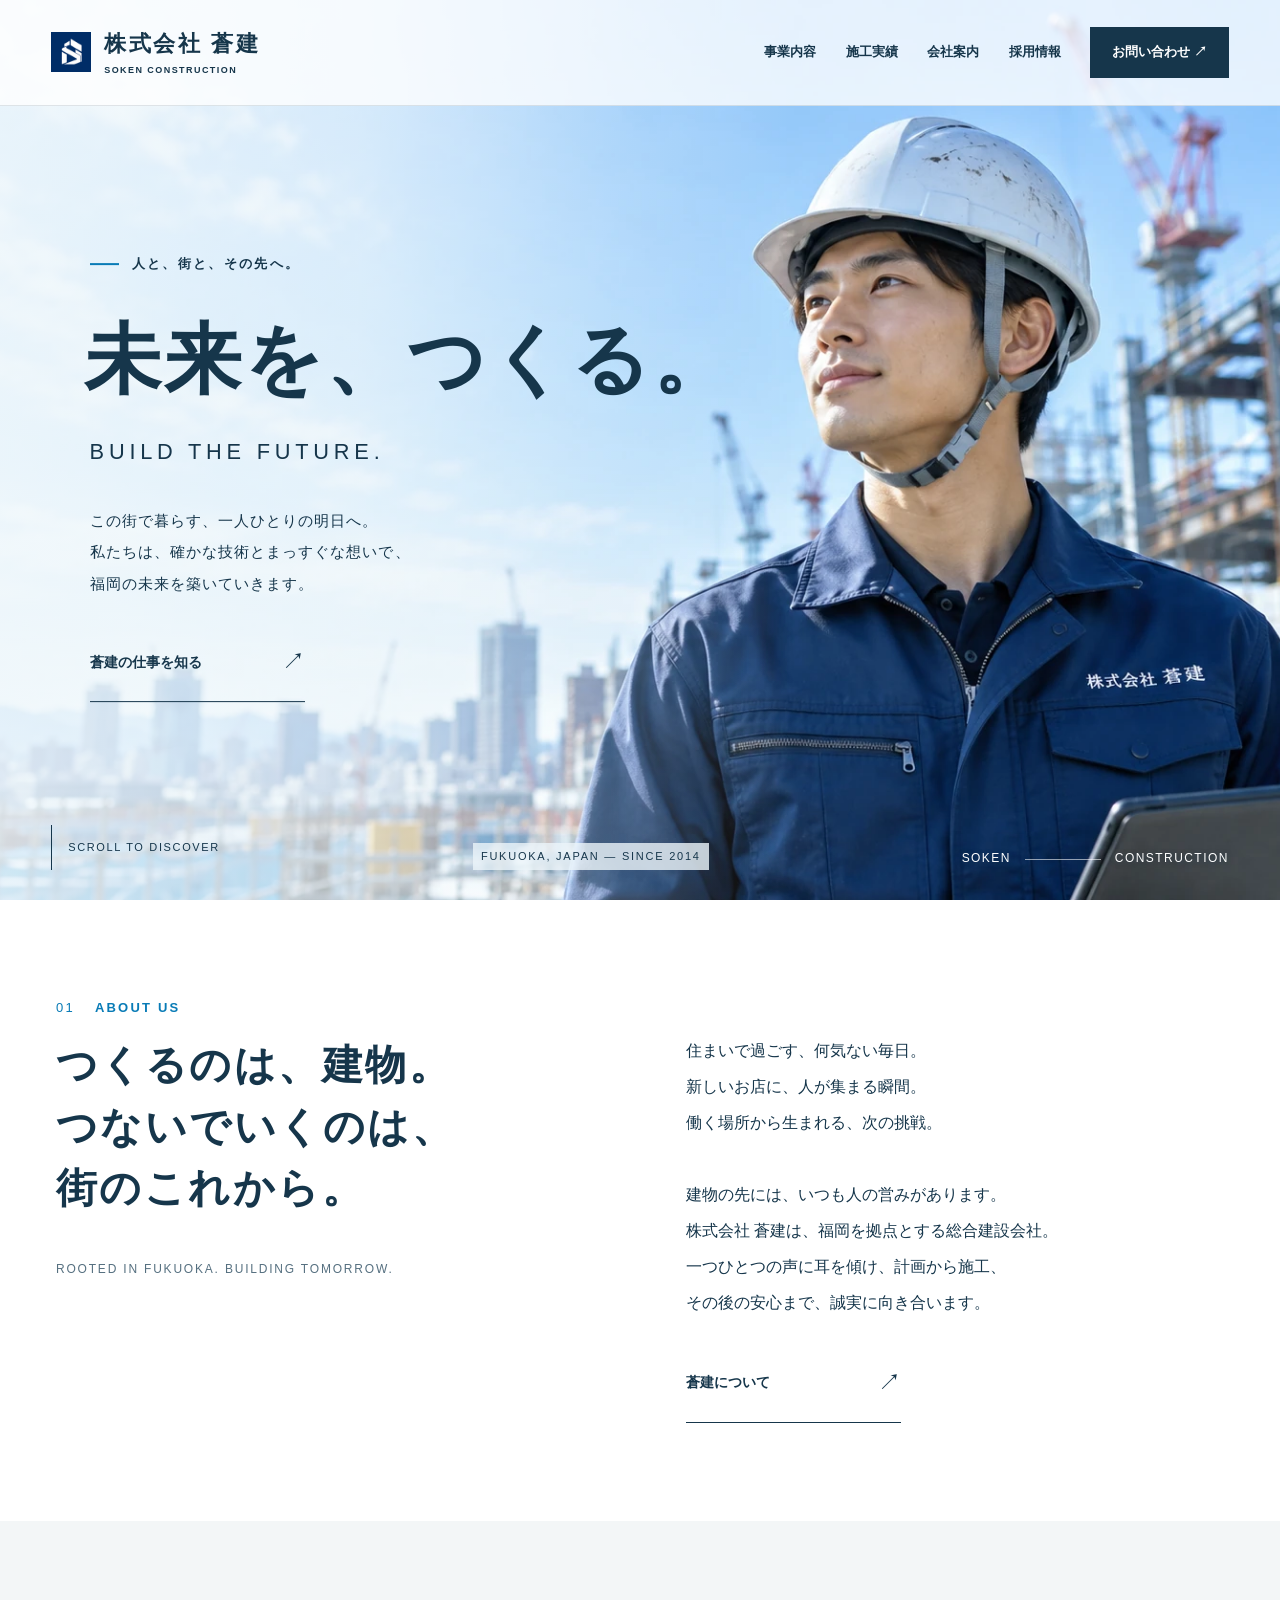
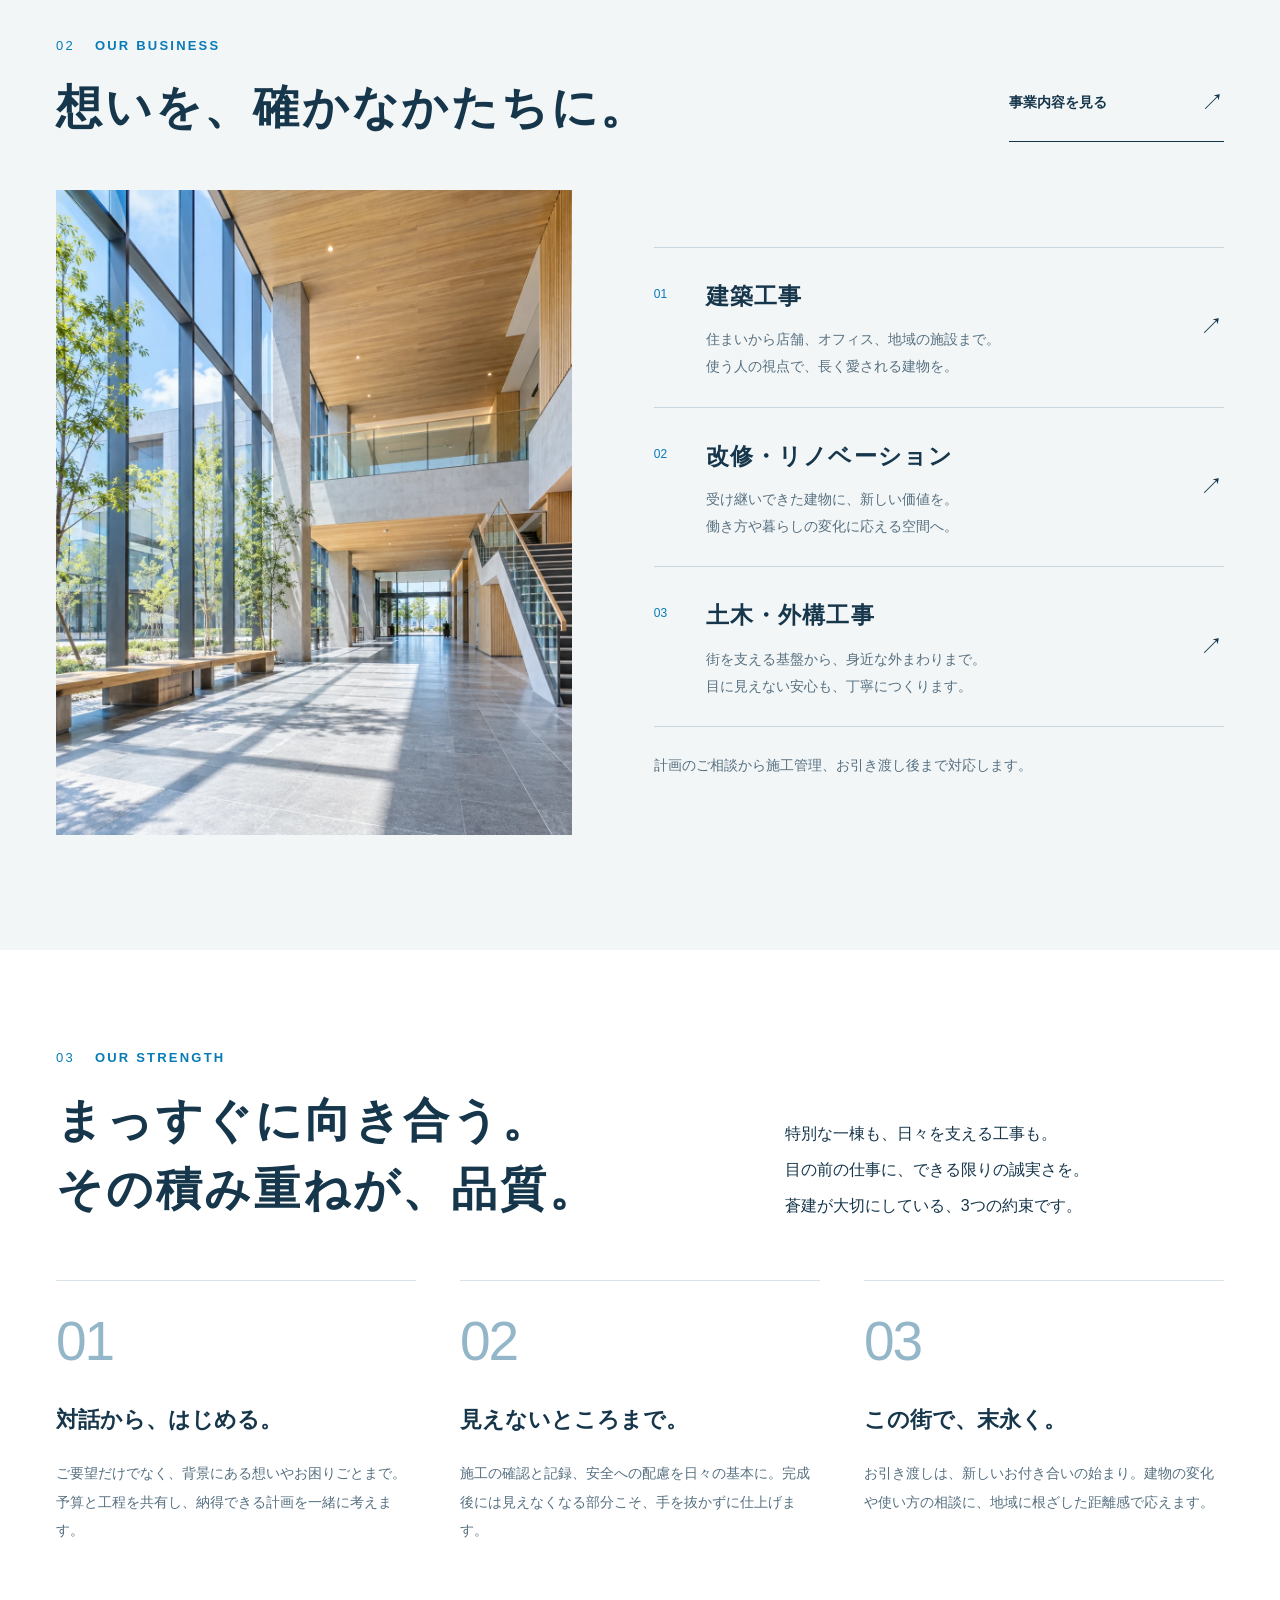
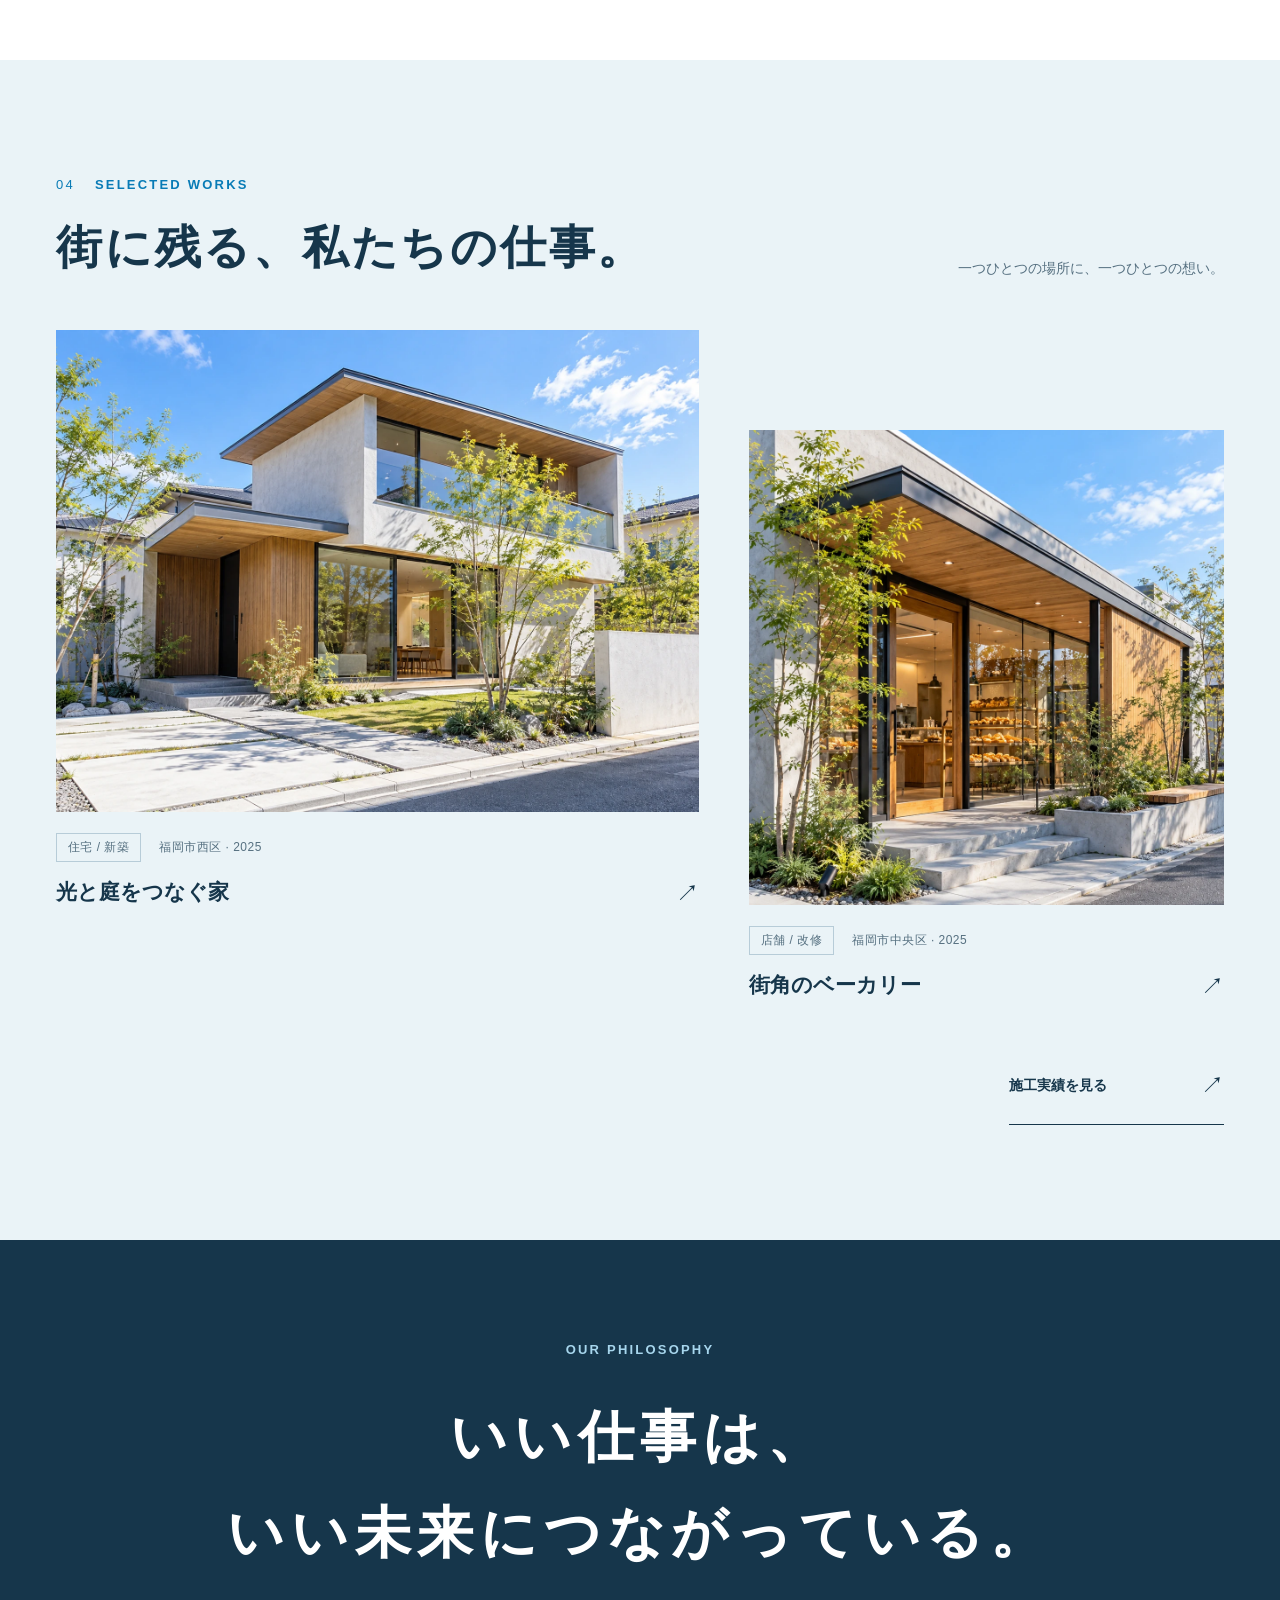
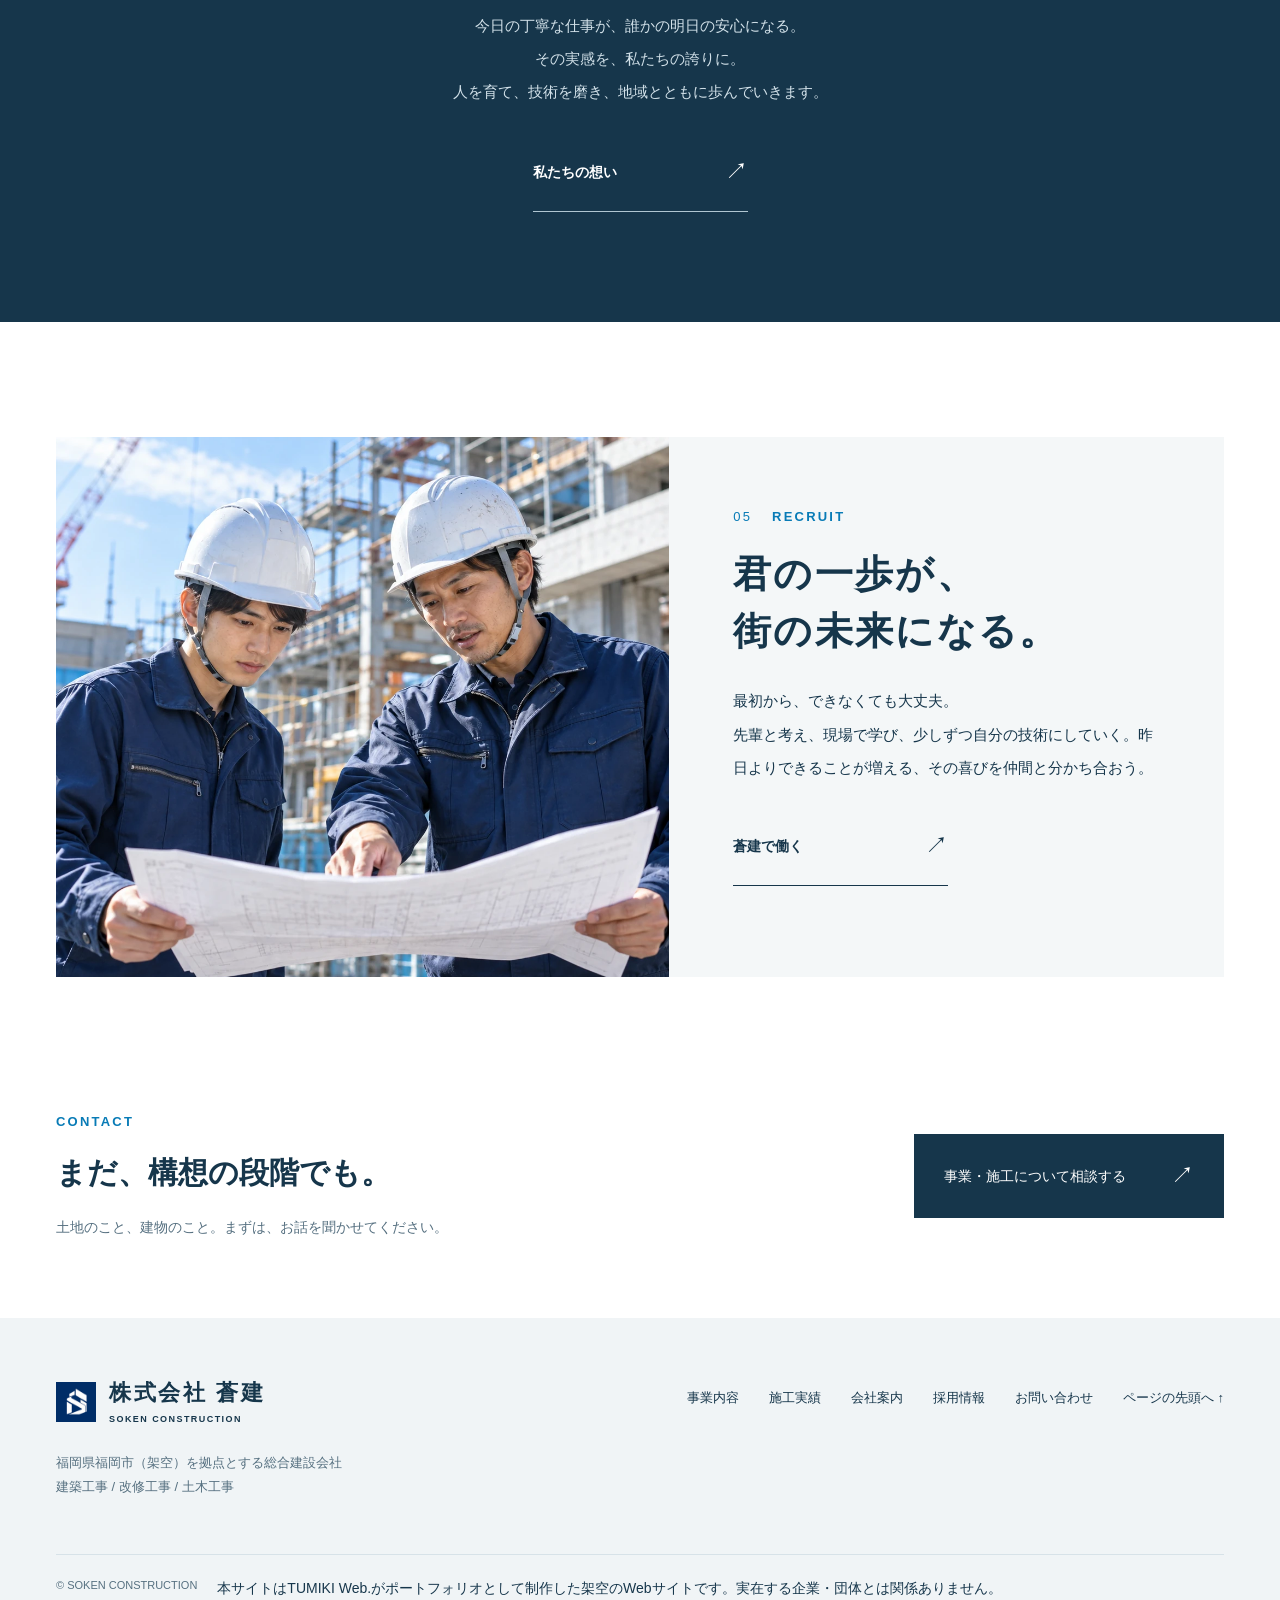
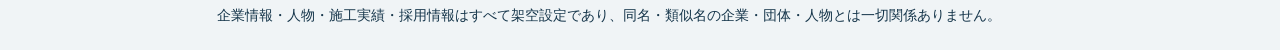
==== commit 1cad63ba: "Add files via upload" ====
--- a/index.html
+++ b/index.html
@@ -5,14 +5,32 @@
     <meta name="viewport" content="width=device-width, initial-scale=1">
     <title>株式会社 蒼建｜建設会社Webサイト制作事例｜TUMIKI Web.</title>
     <meta name="description" content="TUMIKI Web.がポートフォリオとして制作した架空企業のWebサイトです。実在する同名・類似名の企業・団体・人物とは一切関係ありません。福岡を拠点に、建築・改修・土木工事を手がける株式会社 蒼建。確かな技術と誠実な対話で、人と街の未来をつくります。">
+    <meta name="robots" content="index,follow">
     <meta name="theme-color" content="#16364b">
+    <meta name="mobile-web-app-capable" content="yes">
+    <meta name="apple-mobile-web-app-capable" content="yes">
+    <meta name="apple-mobile-web-app-title" content="蒼建">
+    <meta name="apple-mobile-web-app-status-bar-style" content="default">
     <meta property="og:type" content="website">
     <meta property="og:locale" content="ja_JP">
-    <meta property="og:site_name" content="TUMIKI Web.｜架空企業サイト制作事例">
+    <meta property="og:site_name" content="株式会社 蒼建｜TUMIKI Web. 制作ポートフォリオ">
     <meta property="og:title" content="株式会社 蒼建｜建設会社Webサイト制作事例｜TUMIKI Web.">
     <meta property="og:description" content="TUMIKI Web.がポートフォリオとして制作した架空企業のWebサイトです。実在する同名・類似名の企業・団体・人物とは一切関係ありません。福岡を拠点に、建築・改修・土木工事を手がける株式会社 蒼建。確かな技術と誠実な対話で、人と街の未来をつくります。">
-    <!-- 公開URLと画像確定後にcanonical・og:url・og:imageを追加 -->
-    <link rel="icon" type="image/svg+xml" href="assets/images/favicon.svg">
+    <link rel="canonical" href="https://tumiki-web.github.io/souken-portfolio/">
+    <meta property="og:url" content="https://tumiki-web.github.io/souken-portfolio/">
+    <meta property="og:image" content="https://tumiki-web.github.io/souken-portfolio/assets/images/ogp.webp">
+    <meta property="og:image:width" content="1200">
+    <meta property="og:image:height" content="630">
+    <meta property="og:image:type" content="image/webp">
+    <meta property="og:image:alt" content="株式会社 蒼建｜TUMIKI Web. 制作ポートフォリオ">
+    <meta name="twitter:image" content="https://tumiki-web.github.io/souken-portfolio/assets/images/ogp.webp">
+    <meta name="twitter:image:alt" content="株式会社 蒼建｜TUMIKI Web. 制作ポートフォリオ">
+    <meta name="twitter:card" content="summary_large_image">
+    <meta name="twitter:title" content="株式会社 蒼建｜建設会社Webサイト制作事例｜TUMIKI Web.">
+    <meta name="twitter:description" content="TUMIKI Web.がポートフォリオとして制作した架空企業のWebサイトです。実在する同名・類似名の企業・団体・人物とは一切関係ありません。福岡を拠点に、建築・改修・土木工事を手がける株式会社 蒼建。確かな技術と誠実な対話で、人と街の未来をつくります。">
+    <link rel="icon" href="favicon.ico" sizes="16x16 32x32 48x48">
+    <link rel="apple-touch-icon" sizes="180x180" href="assets/images/apple-touch-icon.png">
+    <link rel="manifest" href="manifest.webmanifest">
     <link rel="stylesheet" href="assets/css/style.css">
     <script src="assets/js/main.js" defer></script>
     <noscript>
@@ -22,7 +40,7 @@
   <body id="top">
     <a class="skip-link" href="#main">本文へスキップ</a>
     <header class="site-header">
-      <a class="brand" href="index.html" aria-label="株式会社 蒼建 ホーム"><img src="assets/images/favicon.svg" alt="" width="40" height="45"><span class="brand-name">株式会社 蒼建<span class="brand-en">SOKEN CONSTRUCTION</span></span></a>
+      <a class="brand" href="index.html" aria-label="株式会社 蒼建 ホーム"><img src="assets/images/icon-192.png" alt="" width="40" height="45"><span class="brand-name">株式会社 蒼建<span class="brand-en">SOKEN CONSTRUCTION</span></span></a>
       <nav class="desktop-nav" aria-label="メインナビゲーション">
         <a href="service.html" >事業内容</a>
         <a href="works.html" >施工実績</a>
@@ -161,7 +179,7 @@
       <div class="wrap">
         <div class="footer-top">
           <div>
-            <a class="brand" href="index.html"><img src="assets/images/favicon.svg" alt="" width="40" height="45"><span class="brand-name">株式会社 蒼建<span class="brand-en">SOKEN CONSTRUCTION</span></span></a>
+            <a class="brand" href="index.html"><img src="assets/images/icon-192.png" alt="" width="40" height="45"><span class="brand-name">株式会社 蒼建<span class="brand-en">SOKEN CONSTRUCTION</span></span></a>
             <p class="footer-address">福岡県福岡市（架空）を拠点とする総合建設会社<br>建築工事 / 改修工事 / 土木工事</p>
           </div>
           <nav class="footer-nav" aria-label="フッターナビゲーション">
--- a/assets/css/style.css
+++ b/assets/css/style.css
@@ -1,99 +1,584 @@
-@charset "UTF-8";
-:root{--ink:#16364b;--blue:#087bb6;--sky:#eaf3f7;--paper:#fff;--muted:#567080;--line:#d7e2e8;--space:clamp(72px,9vw,144px);--wrap:1200px;--ease:cubic-bezier(.2,.7,.2,1)}
-*{box-sizing:border-box}html{scroll-behavior:smooth;scroll-padding-top:100px}body{margin:0;color:var(--ink);background:var(--paper);font-family:"Helvetica Neue",Arial,"Hiragino Kaku Gothic ProN","Yu Gothic",Meiryo,sans-serif;line-height:1.9;-webkit-font-smoothing:antialiased}body.menu-open{overflow:hidden}a{color:inherit;text-decoration:none}img[hidden]{display:none}button,input,textarea,select{font:inherit}button,a{-webkit-tap-highlight-color:transparent}button{color:inherit}a:focus-visible,button:focus-visible,summary:focus-visible{outline:3px solid var(--blue);outline-offset:6px}::selection{background:#bbe4f5}h1,h2,h3,p{margin:0}img{display:block;width:100%;height:100%;object-fit:cover}button{cursor:pointer}ul{list-style:none;margin:0;padding:0}.wrap{width:min(var(--wrap),calc(100% - 112px));margin-inline:auto}.section{padding-block:var(--space)}.eyebrow{font-size:13px;font-weight:700;letter-spacing:.17em;line-height:1.5;color:var(--blue)}.eyebrow span{margin-right:20px;font-weight:400}.section-title{font-size:clamp(32px,3.6vw,52px);line-height:1.5;letter-spacing:.06em;margin-top:18px;font-weight:600}.copy{line-height:2.25;font-size:16px}.text-link{display:inline-flex;align-items:center;justify-content:space-between;gap:40px;padding:17px 0;border-bottom:1px solid var(--ink);font-size:14px;font-weight:700;min-width:215px}.arrow{font-weight:400;font-size:23px;transition:transform .3s}.text-link:hover .arrow,.button:hover .arrow{transform:translateX(5px)}.button{display:inline-flex;justify-content:space-between;align-items:center;gap:38px;padding:17px 26px;background:var(--ink);color:white;font-size:14px;min-height:60px}.skip-link{position:fixed;top:-100px;left:20px;z-index:100;background:white;padding:10px}.skip-link:focus{top:10px}
-.site-header{position:absolute;z-index:30;top:0;width:100%;height:106px;display:flex;align-items:center;justify-content:space-between;padding:0 4vw;gap:28px;border-bottom:1px solid #16364b20;background:#fff8}.brand{display:flex;align-items:center;gap:13px;flex-shrink:0;line-height:1.4}.brand img{width:40px;height:45px}.brand-name{font-size:22px;font-weight:700;letter-spacing:.12em}.brand-en{display:block;font-size:9px;letter-spacing:.16em;margin-top:4px}.desktop-nav{display:flex;align-items:center;gap:clamp(18px,2.3vw,38px);font-size:13px;font-weight:700}.desktop-nav a{position:relative}.desktop-nav a:not(.nav-contact):after{content:"";position:absolute;bottom:-9px;left:0;width:0;height:2px;background:var(--blue);transition:width .25s}.desktop-nav a:hover:after,.desktop-nav a[aria-current]:after{width:100%}.nav-contact{background:var(--ink);color:white;padding:13px 22px}.menu-toggle{display:none;border:0;background:transparent;width:48px;height:48px;padding:10px}.menu-toggle span{display:block;width:27px;height:1px;background:var(--ink);margin:7px 0;transition:transform .2s}.menu-toggle[aria-expanded=true] span:first-child{transform:translateY(4px) rotate(45deg)}.menu-toggle[aria-expanded=true] span:last-child{transform:translateY(-4px) rotate(-45deg)}.mobile-nav{position:fixed;inset:80px 0 0;z-index:29;background:var(--sky);padding:35px 8%;overflow:auto}.mobile-nav[hidden]{display:none}.mobile-nav a{display:flex;align-items:center;justify-content:space-between;padding:15px 0;border-bottom:1px solid var(--line);font-size:23px}.mobile-nav small{font-size:13px}.mobile-nav .mobile-contact{margin-top:26px;background:var(--ink);color:white;padding:16px 22px;font-size:16px}
-.hero{position:relative;min-height:760px;height:100svh;max-height:1200px;background:#e4eff5;isolation:isolate;overflow:hidden}.hero-bg{position:absolute;inset:0;z-index:-2;background:linear-gradient(115deg,#edf6fa 3%,#e5f1f7 38%,#adcede 100%)}.hero-bg img{object-position:66% 42%}.hero:after{content:"";position:absolute;inset:0;z-index:-1;background:linear-gradient(90deg,#edf5fbe8 0%,#eef6fa9c 38%,#e8f4fa00 72%)}.hero-grid{position:absolute;inset:106px 0 0;background:linear-gradient(90deg,transparent 49.9%,#fff5 50%,transparent 50.1%);pointer-events:none;z-index:-1}.hero-content{position:absolute;left:max(7vw,calc((100vw - 1200px)/2));top:50%;transform:translateY(-44%)}.hero-kicker{letter-spacing:.18em;font-size:13px;font-weight:600;display:flex;align-items:center;gap:13px;margin-bottom:29px}.hero-kicker:before{content:"";width:29px;height:2px;background:var(--blue)}.hero h1{font-size:clamp(66px,7.6vw,118px);letter-spacing:.04em;line-height:1.4;font-weight:600;margin-left:-.07em}.hero-en{font-size:clamp(16px,1.7vw,23px);letter-spacing:.22em;margin:18px 0 32px}.hero-lead{font-size:15px;line-height:2.1;letter-spacing:.07em}.hero .text-link{margin-top:24px}.hero-bottom{position:absolute;bottom:30px;left:4vw;right:4vw;display:flex;justify-content:space-between;align-items:flex-end}.hero-scroll{font-size:11px;letter-spacing:.15em;display:flex;gap:16px;align-items:center}.hero-scroll:before{content:"";width:1px;height:45px;background:var(--ink)}.hero-location{font-size:11px;letter-spacing:.16em}.hero-index{font-size:12px;letter-spacing:.12em}.hero-index span{display:inline-block;width:76px;height:1px;background:#16364b55;vertical-align:middle;margin:0 14px}.intro{display:grid;grid-template-columns:1fr 1.05fr;gap:10%;align-items:start}.intro .section-title{font-size:clamp(30px,3.2vw,47px)}.intro-body{padding-top:35px}.intro-body .text-link{margin-top:23px}.intro-sign{font-size:12px;letter-spacing:.15em;color:var(--muted);margin-top:38px}.section-head{display:flex;justify-content:space-between;align-items:flex-end;margin-bottom:48px;gap:28px}.media{position:relative;overflow:hidden;background:linear-gradient(135deg,#dce8e9,#bed2dc);aspect-ratio:4/3}.media img{transition:transform .8s var(--ease)}a:hover .media img{transform:scale(1.035)}.media:before{content:attr(data-label);position:absolute;inset:auto 24px 21px;color:#456777;font-size:11px;letter-spacing:.2em;z-index:0}.media img{position:relative}.media img[hidden]{display:none}.service{background:#f3f6f7}.service-layout{display:grid;grid-template-columns: .95fr 1.05fr;gap:7%;align-items:center}.service-visual{aspect-ratio:4/5;background:linear-gradient(140deg,#c9dae2,#e3eced 55%,#adc4cb)}.service-visual:after{content:"SOKEN / OUR BUSINESS";position:absolute;left:25px;top:25px;letter-spacing:.2em;font-size:11px;color:#395c70}.service-list a{display:grid;grid-template-columns:40px 1fr 24px;gap:12px;padding:27px 0;border-top:1px solid #c9d6de}.service-list a:last-child{border-bottom:1px solid #c9d6de}.item-no{font-size:12px;color:var(--blue);padding-top:8px}.service-list h3{font-size:23px;letter-spacing:.05em;font-weight:600}.service-list p{font-size:14px;line-height:1.9;color:var(--muted);margin-top:8px}.service-list .arrow{align-self:center}.section-note{font-size:14px;color:var(--muted);margin-top:25px}.strength-top{display:grid;grid-template-columns:1fr 1fr;gap:9%;align-items:end;margin-bottom:56px}.strength-items{display:grid;grid-template-columns:repeat(3,1fr);gap:44px}.strength-item{border-top:1px solid var(--line);padding-top:27px}.strength-number{font-size:55px;line-height:1.2;font-weight:300;color:#93b6c8;letter-spacing:-.04em}.strength-item h3{font-size:22px;margin:25px 0 18px}.strength-item p{font-size:14px;line-height:2.05;color:var(--muted)}.works{background:var(--sky)}.works-grid{display:grid;grid-template-columns:1.15fr .85fr;gap:50px}.work:nth-child(2){margin-top:100px}.work .media{aspect-ratio:4/3}.work:nth-child(2) .media{aspect-ratio:1/1;background:linear-gradient(145deg,#d5dad4,#b4c8c4)}.work-meta{display:flex;gap:18px;align-items:center;font-size:12px;letter-spacing:.04em;margin:21px 0 10px;color:var(--muted)}.work-meta span:first-child{border:1px solid #b7ccd8;padding:2px 11px}.work h3{font-size:21px;font-weight:600;display:flex;justify-content:space-between;gap:10px}.works-more{display:flex;justify-content:flex-end;margin-top:38px}.philosophy{text-align:center;padding:100px 24px 110px;position:relative;overflow:hidden;background:var(--ink);color:white}.philosophy .eyebrow{color:#a7d6ed}.philosophy h2{font-size:clamp(30px,4.4vw,61px);letter-spacing:.12em;line-height:1.7;margin:29px 0}.philosophy p:not(.eyebrow){font-size:15px;line-height:2.2;color:#d2e1e9}.philosophy .text-link{border-color:#b0c6d2;margin-top:25px}.recruit{display:grid;grid-template-columns:1.05fr .95fr;align-items:stretch}.recruit-photo{aspect-ratio:auto;min-height:540px;background:linear-gradient(125deg,#bfd2db,#e5ecee)}.recruit-copy{padding:70px clamp(30px,5vw,90px);background:#f4f7f8}.recruit-copy .section-title{font-size:clamp(29px,3vw,42px);margin-bottom:24px}.recruit-copy .copy{font-size:15px}.recruit-copy .text-link{margin-top:22px}.contact-band{padding:78px 0}.contact-inner{display:flex;justify-content:space-between;align-items:center;gap:32px}.contact-inner h2{font-size:30px;font-weight:600;margin:12px 0 13px}.contact-inner p:last-child{font-size:14px;color:var(--muted)}.contact-inner .button{min-width:275px}.site-footer{background:#f0f4f6;padding:60px 0 22px}.footer-top{display:flex;justify-content:space-between;gap:35px;align-items:flex-start}.footer-address{font-size:13px;color:var(--muted);margin-top:25px}.footer-nav{display:flex;flex-wrap:wrap;gap:16px 30px;font-size:13px;padding-top:8px}.footer-bottom{margin-top:54px;padding-top:20px;border-top:1px solid var(--line);display:flex;justify-content:space-between;gap:20px;font-size:11px;color:var(--muted);align-items:center}.portfolio-note{font-size:11px}.page-hero{padding:180px 0 65px;background:var(--sky)}.breadcrumbs{font-size:12px;display:flex;gap:13px;color:var(--muted);margin-bottom:45px}.page-hero h1{font-size:clamp(43px,6vw,76px);line-height:1.2;letter-spacing:.06em;margin:15px 0}.page-hero .page-ja{font-size:19px;letter-spacing:.08em}.page-body{max-width:850px}.page-body>.copy{margin-top:25px}.detail-block{margin-top:45px;padding-top:28px;border-top:1px solid var(--line)}.detail-block h2{font-size:25px;margin-bottom:14px}.detail-block p{color:var(--muted)}.overview{margin-top:35px}.overview div{display:grid;grid-template-columns:150px 1fr;padding:20px 0;border-bottom:1px solid var(--line)}.overview dt{font-size:14px;font-weight:700}.overview dd{margin:0;font-size:15px}.notice{border-left:3px solid var(--blue);padding:20px 25px;background:var(--sky);margin-top:35px}.notice p{font-size:14px}.contact-options{margin-top:35px}.contact-options details{border-top:1px solid var(--line);padding:20px 0}.contact-options details:last-child{border-bottom:1px solid var(--line)}.contact-options summary{cursor:pointer;font-weight:600}.contact-options details p{font-size:14px;margin-top:15px;color:var(--muted)}
-@media(min-width:1600px){.hero-content{left:calc((100% - 1320px)/2)}}
-@media(max-width:1050px){.desktop-nav{gap:18px}.site-header{padding-inline:28px}.desktop-nav a{font-size:12px}.brand-name{font-size:20px}.wrap{width:calc(100% - 72px)}.hero h1{font-size:8.5vw}.strength-items{gap:25px}.recruit-copy{padding:50px 35px}.footer-nav{max-width:380px}}
-@media(max-width:800px){.site-header{height:80px;padding:0 24px}.desktop-nav{display:none}.menu-toggle{display:block}.site-header:has(.menu-toggle[aria-expanded=true]){position:fixed;background:white}.brand img{width:33px;height:37px}.brand-name{font-size:20px}.brand-en{font-size:8px}.wrap{width:calc(100% - 48px)}.hero{min-height:690px;max-height:960px}.hero-content{left:7%;top:45%;transform:translateY(-34%)}.hero h1{font-size:clamp(45px,10vw,76px);line-height:1.55}.hero-bg img{object-position:65% 35%}.hero:after{background:linear-gradient(90deg,#edf5fbd9,#edf5fb50 70%),linear-gradient(0deg,#edf5fbc4,transparent 60%)}.hero-en{font-size:17px}.hero-grid{top:80px}.hero-bottom{left:24px;right:24px;bottom:24px}.hero-location{display:none}.intro{grid-template-columns:1fr;gap:30px}.intro-body{padding-top:0;max-width:580px}.intro-sign{margin-top:25px}.service-layout{grid-template-columns:.8fr 1.2fr;gap:30px}.service-visual{aspect-ratio:3/5}.service-list a{grid-template-columns:25px 1fr 20px;padding-block:23px;gap:8px}.service-list h3{font-size:19px}.strength-top{grid-template-columns:1fr;gap:24px}.strength-items{gap:24px}.strength-item h3{font-size:18px}.works-grid{gap:25px}.work h3{font-size:18px}.work-meta{flex-wrap:wrap;gap:8px}.recruit{grid-template-columns:1fr 1fr}.recruit-photo{min-height:520px}.recruit-copy{padding:45px 26px}.contact-inner{align-items:flex-start;flex-direction:column}.contact-inner .button{min-width:260px}.footer-top{flex-direction:column}.footer-nav{max-width:none}.footer-bottom{align-items:flex-start;flex-direction:column;gap:8px}.page-hero{padding-top:130px}}
-@media(max-width:560px){:root{--space:76px}.hero{height:100svh;min-height:680px;max-height:920px}.hero-content{left:24px;right:20px;top:auto;bottom:110px;transform:none}.hero h1{font-size:clamp(32px,9.8vw,56px);letter-spacing:.01em;white-space:nowrap}.hero-kicker{font-size:11px;margin-bottom:20px;letter-spacing:.1em}.hero-en{font-size:14px;letter-spacing:.18em;margin:15px 0 23px}.hero-lead{font-size:13px;letter-spacing:.025em}.hero .text-link{margin-top:17px;font-size:13px;min-width:200px}.hero:after{background:linear-gradient(0deg,#edf5fb 0%,#edf5fbe6 26%,#edf5fb70 60%,#edf5fb15 100%)}.hero-bg img{object-position:64% 24%}.hero-scroll{font-size:10px}.hero-scroll:before{height:30px}.hero-index{font-size:10px}.hero-index span{width:35px;margin:0 9px}.section-title{font-size:31px}.intro .section-title{font-size:30px}.copy{font-size:15px;line-height:2.2}.section-head{align-items:flex-start;flex-direction:column;gap:20px;margin-bottom:30px}.section-head>.text-link{display:none}.service-layout{display:flex;flex-direction:column;gap:26px;align-items:stretch}.service-visual{aspect-ratio:5/4}.service-list a{padding-block:24px;grid-template-columns:28px 1fr 20px}.service-list h3{font-size:21px}.section-note{font-size:13px}.strength-top{margin-bottom:35px}.strength-items{grid-template-columns:1fr;gap:25px}.strength-item{display:grid;grid-template-columns:50px 1fr;gap:5px 18px;padding-top:24px}.strength-number{font-size:36px;grid-row:1/3}.strength-item h3{font-size:21px;margin:0 0 8px}.strength-item p{grid-column:2}.works-grid{grid-template-columns:1fr;gap:39px}.work:nth-child(2){margin:0 0 0 36px}.work:nth-child(2) .media{aspect-ratio:4/3}.work h3{font-size:18px}.work-meta{margin-top:15px;font-size:11px}.works-more{margin-top:25px}.philosophy{padding:72px 24px}.philosophy h2{font-size:28px;letter-spacing:.06em}.philosophy p:not(.eyebrow){font-size:14px}.recruit{display:flex;flex-direction:column}.recruit-photo{min-height:0;aspect-ratio:5/4}.recruit-copy{padding:45px 24px 55px}.recruit-copy .section-title{font-size:30px}.contact-band{padding-block:60px}.contact-inner h2{font-size:25px}.contact-inner .button{width:100%}.site-footer{padding-top:45px}.footer-nav{display:grid;grid-template-columns:1fr 1fr;width:100%;gap:15px 20px}.footer-bottom{margin-top:35px}.page-hero h1{font-size:44px}.page-body .section-title{font-size:28px}.overview div{grid-template-columns:1fr;gap:6px}.notice{padding:18px}.breadcrumbs{margin-bottom:32px}}
-@media(prefers-reduced-motion:reduce){html{scroll-behavior:auto}*,*:before,*:after{transition:none!important;animation:none!important}}
-/* Supplied hero photograph: preserve the clear right-hand portrait. */
-.hero-bg picture{display:block;width:100%;height:100%}
-.hero-bg img{object-fit:cover;object-position:70% 0%}
-.hero:after{background:linear-gradient(90deg,rgba(239,247,251,.82) 0%,rgba(239,247,251,.66) 28%,rgba(239,247,251,.22) 48%,transparent 62%)}
-.hero-grid{background:none}
-.hero-index{color:white;text-shadow:0 1px 5px #16364b80}
-.hero-index span{background:#ffffff90}
-@media(min-width:801px){
-  body:has(.hero) .site-header{background:rgba(255,255,255,.78)}
-  .hero{min-height:640px;max-height:none}
-  .hero h1{font-size:clamp(58px,6vw,100px)}
-  .hero-content{left:7vw}
-  .hero-location{padding:3px 8px;background:#edf5fbcc}
-}
-@media(max-width:800px){
-  .hero-bg img{object-position:72% top}
-  .hero:after{background:linear-gradient(90deg,#edf5fbdd, #edf5fb88 40%,transparent 80%),linear-gradient(0deg,#edf5fbcc,transparent 65%)}
-}
-@media(max-width:560px){
-  .hero{height:100svh;min-height:800px;max-height:none}
-  .hero-bg img{object-position:85% bottom}
-  .hero-content{top:clamp(112px,14svh,132px);bottom:auto}
-  .hero-kicker{margin-bottom:10px}
-  .hero-en{margin:10px 0 12px}
-  .hero .text-link{margin-top:6px;padding-block:8px}
-  .hero:after{background:linear-gradient(125deg,rgba(239,247,251,.56),rgba(239,247,251,.18) 35%,transparent 55%)}
-  .hero-bottom{bottom:calc(32px + env(safe-area-inset-bottom,0px));gap:20px;align-items:center}
-  .hero-scroll,.hero-index{font-size:11px;line-height:1.7;letter-spacing:.08em;color:white;text-shadow:0 1px 3px #071f32,0 0 5px #071f32}
-  .hero-scroll{flex:0 0 112px;gap:10px}
-  .hero-scroll:before{flex:none;height:34px;background:white;box-shadow:0 1px 3px #071f32}
-  .hero-index{flex:0 0 130px;text-align:right}
-  .hero-index span{width:22px;margin:0 0 0 9px}
-  .hero-index span{background:#ffffff90}
-}
+@charset "UTF-8";
+:root{--ink:#16364b;--blue:#087bb6;--sky:#eaf3f7;--paper:#fff;--muted:#567080;--line:#d7e2e8;--space:clamp(72px,9vw,144px);--wrap:1200px;--ease:cubic-bezier(.2,.7,.2,1)}
+*{box-sizing:border-box}html{scroll-behavior:smooth;scroll-padding-top:100px}body{margin:0;color:var(--ink);background:var(--paper);font-family:"Helvetica Neue",Arial,"Hiragino Kaku Gothic ProN","Yu Gothic",Meiryo,sans-serif;line-height:1.9;-webkit-font-smoothing:antialiased}body.menu-open{overflow:hidden}a{color:inherit;text-decoration:none}img[hidden]{display:none}button,input,textarea,select{font:inherit}button,a{-webkit-tap-highlight-color:transparent}button{color:inherit}a:focus-visible,button:focus-visible,summary:focus-visible{outline:3px solid var(--blue);outline-offset:6px}::selection{background:#bbe4f5}h1,h2,h3,p{margin:0}img{display:block;width:100%;height:100%;object-fit:cover}button{cursor:pointer}ul{list-style:none;margin:0;padding:0}.wrap{width:min(var(--wrap),calc(100% - 112px));margin-inline:auto}.section{padding-block:var(--space)}.eyebrow{font-size:13px;font-weight:700;letter-spacing:.17em;line-height:1.5;color:var(--blue)}.eyebrow span{margin-right:20px;font-weight:400}.section-title{font-size:clamp(32px,3.6vw,52px);line-height:1.5;letter-spacing:.06em;margin-top:18px;font-weight:600}.copy{line-height:2.25;font-size:16px}.text-link{display:inline-flex;align-items:center;justify-content:space-between;gap:40px;padding:17px 0;border-bottom:1px solid var(--ink);font-size:14px;font-weight:700;min-width:215px}.arrow{font-weight:400;font-size:23px;transition:transform .3s}.text-link:hover .arrow,.button:hover .arrow{transform:translateX(5px)}.button{display:inline-flex;justify-content:space-between;align-items:center;gap:38px;padding:17px 26px;background:var(--ink);color:white;font-size:14px;min-height:60px}.skip-link{position:fixed;top:-100px;left:20px;z-index:100;background:white;padding:10px}.skip-link:focus{top:10px}
+.site-header{position:absolute;z-index:30;top:0;width:100%;height:106px;display:flex;align-items:center;justify-content:space-between;padding:0 4vw;gap:28px;border-bottom:1px solid #16364b20;background:#fff8}.brand{display:flex;align-items:center;gap:13px;flex-shrink:0;line-height:1.4}.brand img{width:40px;height:45px;object-fit:contain}.brand-name{font-size:22px;font-weight:700;letter-spacing:.12em}.brand-en{display:block;font-size:9px;letter-spacing:.16em;margin-top:4px}.desktop-nav{display:flex;align-items:center;gap:clamp(18px,2.3vw,38px);font-size:13px;font-weight:700}.desktop-nav a{position:relative}.desktop-nav a:not(.nav-contact):after{content:"";position:absolute;bottom:-9px;left:0;width:0;height:2px;background:var(--blue);transition:width .25s}.desktop-nav a:hover:after,.desktop-nav a[aria-current]:after{width:100%}.nav-contact{background:var(--ink);color:white;padding:13px 22px}.menu-toggle{display:none;border:0;background:transparent;width:48px;height:48px;padding:10px}.menu-toggle span{display:block;width:27px;height:1px;background:var(--ink);margin:7px 0;transition:transform .2s}.menu-toggle[aria-expanded=true] span:first-child{transform:translateY(4px) rotate(45deg)}.menu-toggle[aria-expanded=true] span:last-child{transform:translateY(-4px) rotate(-45deg)}.mobile-nav{position:fixed;inset:80px 0 0;z-index:29;background:var(--sky);padding:35px 8%;overflow:auto}.mobile-nav[hidden]{display:none}.mobile-nav a{display:flex;align-items:center;justify-content:space-between;padding:15px 0;border-bottom:1px solid var(--line);font-size:23px}.mobile-nav small{font-size:13px}.mobile-nav .mobile-contact{margin-top:26px;background:var(--ink);color:white;padding:16px 22px;font-size:16px}
+.hero{position:relative;min-height:760px;height:100svh;max-height:1200px;background:#e4eff5;isolation:isolate;overflow:hidden}.hero-bg{position:absolute;inset:0;z-index:-2;background:linear-gradient(115deg,#edf6fa 3%,#e5f1f7 38%,#adcede 100%)}.hero-bg img{object-position:66% 42%}.hero:after{content:"";position:absolute;inset:0;z-index:-1;background:linear-gradient(90deg,#edf5fbe8 0%,#eef6fa9c 38%,#e8f4fa00 72%)}.hero-grid{position:absolute;inset:106px 0 0;background:linear-gradient(90deg,transparent 49.9%,#fff5 50%,transparent 50.1%);pointer-events:none;z-index:-1}.hero-content{position:absolute;left:max(7vw,calc((100vw - 1200px)/2));top:50%;transform:translateY(-44%)}.hero-kicker{letter-spacing:.18em;font-size:13px;font-weight:600;display:flex;align-items:center;gap:13px;margin-bottom:29px}.hero-kicker:before{content:"";width:29px;height:2px;background:var(--blue)}.hero h1{font-size:clamp(66px,7.6vw,118px);letter-spacing:.04em;line-height:1.4;font-weight:600;margin-left:-.07em}.hero-en{font-size:clamp(16px,1.7vw,23px);letter-spacing:.22em;margin:18px 0 32px}.hero-lead{font-size:15px;line-height:2.1;letter-spacing:.07em}.hero .text-link{margin-top:24px}.hero-bottom{position:absolute;bottom:30px;left:4vw;right:4vw;display:flex;justify-content:space-between;align-items:flex-end}.hero-scroll{font-size:11px;letter-spacing:.15em;display:flex;gap:16px;align-items:center}.hero-scroll:before{content:"";width:1px;height:45px;background:var(--ink)}.hero-location{font-size:11px;letter-spacing:.16em}.hero-index{font-size:12px;letter-spacing:.12em}.hero-index span{display:inline-block;width:76px;height:1px;background:#16364b55;vertical-align:middle;margin:0 14px}.intro{display:grid;grid-template-columns:1fr 1.05fr;gap:10%;align-items:start}.intro .section-title{font-size:clamp(30px,3.2vw,47px)}.intro-body{padding-top:35px}.intro-body .text-link{margin-top:23px}.intro-sign{font-size:12px;letter-spacing:.15em;color:var(--muted);margin-top:38px}.section-head{display:flex;justify-content:space-between;align-items:flex-end;margin-bottom:48px;gap:28px}.media{position:relative;overflow:hidden;background:linear-gradient(135deg,#dce8e9,#bed2dc);aspect-ratio:4/3}.media img{transition:transform .8s var(--ease)}a:hover .media img{transform:scale(1.035)}.media:before{content:attr(data-label);position:absolute;inset:auto 24px 21px;color:#456777;font-size:11px;letter-spacing:.2em;z-index:0}.media img{position:relative}.media img[hidden]{display:none}.service{background:#f3f6f7}.service-layout{display:grid;grid-template-columns: .95fr 1.05fr;gap:7%;align-items:center}.service-visual{aspect-ratio:4/5;background:linear-gradient(140deg,#c9dae2,#e3eced 55%,#adc4cb)}.service-visual:after{content:"SOKEN / OUR BUSINESS";position:absolute;left:25px;top:25px;letter-spacing:.2em;font-size:11px;color:#395c70}.service-list a{display:grid;grid-template-columns:40px 1fr 24px;gap:12px;padding:27px 0;border-top:1px solid #c9d6de}.service-list a:last-child{border-bottom:1px solid #c9d6de}.item-no{font-size:12px;color:var(--blue);padding-top:8px}.service-list h3{font-size:23px;letter-spacing:.05em;font-weight:600}.service-list p{font-size:14px;line-height:1.9;color:var(--muted);margin-top:8px}.service-list .arrow{align-self:center}.section-note{font-size:14px;color:var(--muted);margin-top:25px}.strength-top{display:grid;grid-template-columns:1fr 1fr;gap:9%;align-items:end;margin-bottom:56px}.strength-items{display:grid;grid-template-columns:repeat(3,1fr);gap:44px}.strength-item{border-top:1px solid var(--line);padding-top:27px}.strength-number{font-size:55px;line-height:1.2;font-weight:300;color:#93b6c8;letter-spacing:-.04em}.strength-item h3{font-size:22px;margin:25px 0 18px}.strength-item p{font-size:14px;line-height:2.05;color:var(--muted)}.works{background:var(--sky)}.works-grid{display:grid;grid-template-columns:1.15fr .85fr;gap:50px}.work:nth-child(2){margin-top:100px}.work .media{aspect-ratio:4/3}.work:nth-child(2) .media{aspect-ratio:1/1;background:linear-gradient(145deg,#d5dad4,#b4c8c4)}.work-meta{display:flex;gap:18px;align-items:center;font-size:12px;letter-spacing:.04em;margin:21px 0 10px;color:var(--muted)}.work-meta span:first-child{border:1px solid #b7ccd8;padding:2px 11px}.work h3{font-size:21px;font-weight:600;display:flex;justify-content:space-between;gap:10px}.works-more{display:flex;justify-content:flex-end;margin-top:38px}.philosophy{text-align:center;padding:100px 24px 110px;position:relative;overflow:hidden;background:var(--ink);color:white}.philosophy .eyebrow{color:#a7d6ed}.philosophy h2{font-size:clamp(30px,4.4vw,61px);letter-spacing:.12em;line-height:1.7;margin:29px 0}.philosophy p:not(.eyebrow){font-size:15px;line-height:2.2;color:#d2e1e9}.philosophy .text-link{border-color:#b0c6d2;margin-top:25px}.recruit{display:grid;grid-template-columns:1.05fr .95fr;align-items:stretch}.recruit-photo{aspect-ratio:auto;min-height:540px;background:linear-gradient(125deg,#bfd2db,#e5ecee)}.recruit-copy{padding:70px clamp(30px,5vw,90px);background:#f4f7f8}.recruit-copy .section-title{font-size:clamp(29px,3vw,42px);margin-bottom:24px}.recruit-copy .copy{font-size:15px}.recruit-copy .text-link{margin-top:22px}.contact-band{padding:78px 0}.contact-inner{display:flex;justify-content:space-between;align-items:center;gap:32px}.contact-inner h2{font-size:30px;font-weight:600;margin:12px 0 13px}.contact-inner p:last-child{font-size:14px;color:var(--muted)}.contact-inner .button{min-width:275px}.site-footer{background:#f0f4f6;padding:60px 0 22px}.footer-top{display:flex;justify-content:space-between;gap:35px;align-items:flex-start}.footer-address{font-size:13px;color:var(--muted);margin-top:25px}.footer-nav{display:flex;flex-wrap:wrap;gap:16px 30px;font-size:13px;padding-top:8px}.footer-bottom{margin-top:54px;padding-top:20px;border-top:1px solid var(--line);display:flex;justify-content:space-between;gap:20px;font-size:11px;color:var(--muted);align-items:center}.portfolio-note{font-size:11px}.page-hero{padding:180px 0 65px;background:var(--sky)}.breadcrumbs{font-size:12px;display:flex;gap:13px;color:var(--muted);margin-bottom:45px}.page-hero h1{font-size:clamp(43px,6vw,76px);line-height:1.2;letter-spacing:.06em;margin:15px 0}.page-hero .page-ja{font-size:19px;letter-spacing:.08em}.page-body{max-width:850px}.page-body>.copy{margin-top:25px}.detail-block{margin-top:45px;padding-top:28px;border-top:1px solid var(--line)}.detail-block h2{font-size:25px;margin-bottom:14px}.detail-block p{color:var(--muted)}.overview{margin-top:35px}.overview div{display:grid;grid-template-columns:150px 1fr;padding:20px 0;border-bottom:1px solid var(--line)}.overview dt{font-size:14px;font-weight:700}.overview dd{margin:0;font-size:15px}.notice{border-left:3px solid var(--blue);padding:20px 25px;background:var(--sky);margin-top:35px}.notice p{font-size:14px}.contact-options{margin-top:35px}.contact-options details{border-top:1px solid var(--line);padding:20px 0}.contact-options details:last-child{border-bottom:1px solid var(--line)}.contact-options summary{cursor:pointer;font-weight:600}.contact-options details p{font-size:14px;margin-top:15px;color:var(--muted)}
+@media(min-width:1600px){.hero-content{left:calc((100% - 1320px)/2)}}
+@media(max-width:1050px){.desktop-nav{gap:18px}.site-header{padding-inline:28px}.desktop-nav a{font-size:12px}.brand-name{font-size:20px}.wrap{width:calc(100% - 72px)}.hero h1{font-size:8.5vw}.strength-items{gap:25px}.recruit-copy{padding:50px 35px}.footer-nav{max-width:380px}}
+@media(max-width:800px){.site-header{height:80px;padding:0 24px}.desktop-nav{display:none}.menu-toggle{display:block}.site-header:has(.menu-toggle[aria-expanded=true]){position:fixed;background:white}.brand img{width:33px;height:37px}.brand-name{font-size:20px}.brand-en{font-size:8px}.wrap{width:calc(100% - 48px)}.hero{min-height:690px;max-height:960px}.hero-content{left:7%;top:45%;transform:translateY(-34%)}.hero h1{font-size:clamp(45px,10vw,76px);line-height:1.55}.hero-bg img{object-position:65% 35%}.hero:after{background:linear-gradient(90deg,#edf5fbd9,#edf5fb50 70%),linear-gradient(0deg,#edf5fbc4,transparent 60%)}.hero-en{font-size:17px}.hero-grid{top:80px}.hero-bottom{left:24px;right:24px;bottom:24px}.hero-location{display:none}.intro{grid-template-columns:1fr;gap:30px}.intro-body{padding-top:0;max-width:580px}.intro-sign{margin-top:25px}.service-layout{grid-template-columns:.8fr 1.2fr;gap:30px}.service-visual{aspect-ratio:3/5}.service-list a{grid-template-columns:25px 1fr 20px;padding-block:23px;gap:8px}.service-list h3{font-size:19px}.strength-top{grid-template-columns:1fr;gap:24px}.strength-items{gap:24px}.strength-item h3{font-size:18px}.works-grid{gap:25px}.work h3{font-size:18px}.work-meta{flex-wrap:wrap;gap:8px}.recruit{grid-template-columns:1fr 1fr}.recruit-photo{min-height:520px}.recruit-copy{padding:45px 26px}.contact-inner{align-items:flex-start;flex-direction:column}.contact-inner .button{min-width:260px}.footer-top{flex-direction:column}.footer-nav{max-width:none}.footer-bottom{align-items:flex-start;flex-direction:column;gap:8px}.page-hero{padding-top:130px}}
+@media(max-width:560px){:root{--space:76px}.hero{height:100svh;min-height:680px;max-height:920px}.hero-content{left:24px;right:20px;top:auto;bottom:110px;transform:none}.hero h1{font-size:clamp(32px,9.8vw,56px);letter-spacing:.01em;white-space:nowrap}.hero-kicker{font-size:11px;margin-bottom:20px;letter-spacing:.1em}.hero-en{font-size:14px;letter-spacing:.18em;margin:15px 0 23px}.hero-lead{font-size:13px;letter-spacing:.025em}.hero .text-link{margin-top:17px;font-size:13px;min-width:200px}.hero:after{background:linear-gradient(0deg,#edf5fb 0%,#edf5fbe6 26%,#edf5fb70 60%,#edf5fb15 100%)}.hero-bg img{object-position:64% 24%}.hero-scroll{font-size:10px}.hero-scroll:before{height:30px}.hero-index{font-size:10px}.hero-index span{width:35px;margin:0 9px}.section-title{font-size:31px}.intro .section-title{font-size:30px}.copy{font-size:15px;line-height:2.2}.section-head{align-items:flex-start;flex-direction:column;gap:20px;margin-bottom:30px}.section-head>.text-link{display:none}.service-layout{display:flex;flex-direction:column;gap:26px;align-items:stretch}.service-visual{aspect-ratio:5/4}.service-list a{padding-block:24px;grid-template-columns:28px 1fr 20px}.service-list h3{font-size:21px}.section-note{font-size:13px}.strength-top{margin-bottom:35px}.strength-items{grid-template-columns:1fr;gap:25px}.strength-item{display:grid;grid-template-columns:50px 1fr;gap:5px 18px;padding-top:24px}.strength-number{font-size:36px;grid-row:1/3}.strength-item h3{font-size:21px;margin:0 0 8px}.strength-item p{grid-column:2}.works-grid{grid-template-columns:1fr;gap:39px}.work:nth-child(2){margin:0 0 0 36px}.work:nth-child(2) .media{aspect-ratio:4/3}.work h3{font-size:18px}.work-meta{margin-top:15px;font-size:11px}.works-more{margin-top:25px}.philosophy{padding:72px 24px}.philosophy h2{font-size:28px;letter-spacing:.06em}.philosophy p:not(.eyebrow){font-size:14px}.recruit{display:flex;flex-direction:column}.recruit-photo{min-height:0;aspect-ratio:5/4}.recruit-copy{padding:45px 24px 55px}.recruit-copy .section-title{font-size:30px}.contact-band{padding-block:60px}.contact-inner h2{font-size:25px}.contact-inner .button{width:100%}.site-footer{padding-top:45px}.footer-nav{display:grid;grid-template-columns:1fr 1fr;width:100%;gap:15px 20px}.footer-bottom{margin-top:35px}.page-hero h1{font-size:44px}.page-body .section-title{font-size:28px}.overview div{grid-template-columns:1fr;gap:6px}.notice{padding:18px}.breadcrumbs{margin-bottom:32px}}
+@media(prefers-reduced-motion:reduce){html{scroll-behavior:auto}*,*:before,*:after{transition:none!important;animation:none!important}}
+/* Supplied hero photograph: preserve the clear right-hand portrait. */
+.hero-bg picture{display:block;width:100%;height:100%}
+.hero-bg img{object-fit:cover;object-position:70% 0%}
+.hero:after{background:linear-gradient(90deg,rgba(239,247,251,.82) 0%,rgba(239,247,251,.66) 28%,rgba(239,247,251,.22) 48%,transparent 62%)}
+.hero-grid{background:none}
+.hero-index{color:white;text-shadow:0 1px 5px #16364b80}
+.hero-index span{background:#ffffff90}
+@media(min-width:801px){
+  body:has(.hero) .site-header{background:rgba(255,255,255,.78)}
+  .hero{min-height:640px;max-height:none}
+  .hero h1{font-size:clamp(58px,6vw,100px)}
+  .hero-content{left:7vw}
+  .hero-location{padding:3px 8px;background:#edf5fbcc}
+}
+@media(max-width:800px){
+  .hero-bg img{object-position:72% top}
+  .hero:after{background:linear-gradient(90deg,#edf5fbdd, #edf5fb88 40%,transparent 80%),linear-gradient(0deg,#edf5fbcc,transparent 65%)}
+}
+@media(max-width:560px){
+  .hero{height:100svh;min-height:800px;max-height:none}
+  .hero-bg img{object-position:85% bottom}
+  .hero-content{top:clamp(112px,14svh,132px);bottom:auto}
+  .hero-kicker{margin-bottom:10px}
+  .hero-en{margin:10px 0 12px}
+  .hero .text-link{margin-top:6px;padding-block:8px}
+  .hero:after{background:linear-gradient(125deg,rgba(239,247,251,.56),rgba(239,247,251,.18) 35%,transparent 55%)}
+  .hero-bottom{bottom:calc(32px + env(safe-area-inset-bottom,0px));gap:20px;align-items:center}
+  .hero-scroll,.hero-index{font-size:11px;line-height:1.7;letter-spacing:.08em;color:white;text-shadow:0 1px 3px #071f32,0 0 5px #071f32}
+  .hero-scroll{flex:0 0 112px;gap:10px}
+  .hero-scroll:before{flex:none;height:34px;background:white;box-shadow:0 1px 3px #071f32}
+  .hero-index{flex:0 0 130px;text-align:right}
+  .hero-index span{width:22px;margin:0 0 0 9px}
+  .hero-index span{background:#ffffff90}
+}
 
 
-
-/* Portfolio disclosure and contact demo; existing hero styles are untouched. */
-.site-footer .footer-bottom{flex-wrap:wrap;align-items:flex-start}
-.site-footer .portfolio-note{flex:1 1 580px;font-size:14px;line-height:1.9;color:var(--ink)}
-.demo-phone{display:inline-block;font-size:clamp(26px,5vw,40px);font-weight:600;letter-spacing:.05em;border-bottom:1px solid var(--ink);margin-top:8px}
-.demo-form{margin-top:32px}
-.demo-form fieldset{border:0;margin:0;padding:0;min-width:0}
-.demo-form legend{font-size:16px;font-weight:600;padding:0;margin-bottom:24px}
-.demo-form legend span{display:block;font-size:13px;font-weight:400;color:var(--muted)}
-.form-row{display:grid;grid-template-columns:1fr 1fr;gap:24px}
-.form-field{margin-bottom:24px}
-.form-field label{display:block;font-size:14px;font-weight:600;margin-bottom:8px}
-.form-field label span{color:var(--blue)}
-.form-field label small{font-weight:400;margin-left:8px}
-.form-field input,.form-field select,.form-field textarea{display:block;width:100%;min-width:0;border:1px solid #9db0bc;border-radius:0;background:white;color:var(--ink);padding:13px 15px;font-size:16px;line-height:1.7}
-.form-field textarea{resize:vertical}
-.form-field input:focus-visible,.form-field select:focus-visible,.form-field textarea:focus-visible,.demo-consent input:focus-visible{outline:2px solid var(--blue);outline-offset:3px}
-.demo-consent{display:flex;align-items:flex-start;gap:12px;font-size:14px;margin:8px 0 30px;cursor:pointer}
-.demo-consent input{flex:none;width:20px;height:20px;margin:4px 0 0;accent-color:var(--blue)}
-.demo-form .button{border:0}
-.demo-form [role=status]{font-size:15px}
+
+/* Portfolio disclosure and contact demo; existing hero styles are untouched. */
+.site-footer .footer-bottom{flex-wrap:wrap;align-items:flex-start}
+.site-footer .portfolio-note{flex:1 1 580px;font-size:14px;line-height:1.9;color:var(--ink)}
+.demo-phone{display:inline-block;font-size:clamp(26px,5vw,40px);font-weight:600;letter-spacing:.05em;border-bottom:1px solid var(--ink);margin-top:8px}
+.demo-form{margin-top:32px}
+.demo-form fieldset{border:0;margin:0;padding:0;min-width:0}
+.demo-form legend{font-size:16px;font-weight:600;padding:0;margin-bottom:24px}
+.demo-form legend span{display:block;font-size:13px;font-weight:400;color:var(--muted)}
+.form-row{display:grid;grid-template-columns:1fr 1fr;gap:24px}
+.form-field{margin-bottom:24px}
+.form-field label{display:block;font-size:14px;font-weight:600;margin-bottom:8px}
+.form-field label span{color:var(--blue)}
+.form-field label small{font-weight:400;margin-left:8px}
+.form-field input,.form-field select,.form-field textarea{display:block;width:100%;min-width:0;border:1px solid #9db0bc;border-radius:0;background:white;color:var(--ink);padding:13px 15px;font-size:16px;line-height:1.7}
+.form-field textarea{resize:vertical}
+.form-field input:focus-visible,.form-field select:focus-visible,.form-field textarea:focus-visible,.demo-consent input:focus-visible{outline:2px solid var(--blue);outline-offset:3px}
+.demo-consent{display:flex;align-items:flex-start;gap:12px;font-size:14px;margin:8px 0 30px;cursor:pointer}
+.demo-consent input{flex:none;width:20px;height:20px;margin:4px 0 0;accent-color:var(--blue)}
+.demo-form .button{border:0}
+.demo-form [role=status]{font-size:15px}
 @media(max-width:560px){.form-row{grid-template-columns:1fr;gap:0}.demo-form .button{width:100%}.site-footer .portfolio-note{flex-basis:auto}}
-
-/* TOP supplied photographs: retain the existing image frame geometry. */
-.media--photo img{position:absolute;inset:0;object-fit:cover;object-position:center}
-.media--photo:before,.service-visual.media--photo:after{display:none}
-.recruit-photo.media--photo img{object-position:center 70%}
-@media(max-width:560px){
-  .service-visual.media--photo img{object-position:center 40%}
-  .work .media--photo img[src$="works-bakery.webp"]{object-position:center 65%}
-  .recruit-photo.media--photo img{object-position:center 66%}
+
+/* TOP supplied photographs: retain the existing image frame geometry. */
+.media--photo img{position:absolute;inset:0;object-fit:cover;object-position:center}
+.media--photo:before,.service-visual.media--photo:after{display:none}
+.recruit-photo.media--photo img{object-position:center 70%}
+@media(max-width:560px){
+  .service-visual.media--photo img{object-position:center 40%}
+  .work .media--photo img[src$="works-bakery.webp"]{object-position:center 65%}
+  .recruit-photo.media--photo img{object-position:center 66%}
 }
-
-/* TOP desktop finishing adjustments only. */
-@media(min-width:801px){
-  body:has(.hero) .strength-top{grid-template-columns:1.5fr 1fr;gap:6%}
-  body:has(.hero) .strength-top .section-title{white-space:nowrap}
-  body:has(.hero) #about{padding-block:calc(var(--space) * .85)}
-  body:has(.hero) .strength{padding-top:calc(var(--space) * .85)}
-  body:has(.hero) .section:has(> .recruit){padding-bottom:calc(var(--space) * .65)}
-  body:has(.hero) .contact-band{padding-top:60px}
-  body:has(.hero) .contact-inner .button{min-width:310px;min-height:68px;padding:20px 30px;transition:background-color .25s}
-  body:has(.hero) .contact-inner .button:hover{background-color:#24516b}
+
+/* TOP desktop finishing adjustments only. */
+@media(min-width:801px){
+  body:has(.hero) .strength-top{grid-template-columns:1.5fr 1fr;gap:6%}
+  body:has(.hero) .strength-top .section-title{white-space:nowrap}
+  body:has(.hero) #about{padding-block:calc(var(--space) * .85)}
+  body:has(.hero) .strength{padding-top:calc(var(--space) * .85)}
+  body:has(.hero) .section:has(> .recruit){padding-bottom:calc(var(--space) * .65)}
+  body:has(.hero) .contact-band{padding-top:60px}
+  body:has(.hero) .contact-inner .button{min-width:310px;min-height:68px;padding:20px 30px;transition:background-color .25s}
+  body:has(.hero) .contact-inner .button:hover{background-color:#24516b}
 }
-
-/* TOP mobile: keep the final Japanese word intact and tune only section boundaries. */
+
+/* TOP mobile: keep the final Japanese word intact and tune only section boundaries. */
 @media(max-width:800px){
   body:has(.hero) .strength-quality{white-space:nowrap}
   body:has(.hero) #about{padding-bottom:calc(var(--space) - 16px)}
   body:has(.hero) .strength{padding-bottom:calc(var(--space) - 16px)}
   body:has(.hero) .section:has(> .recruit){padding-top:calc(var(--space) - 16px);padding-bottom:calc(var(--space) - 20px)}
   body:has(.hero) .contact-band{padding-top:48px}
-}
+}
+
+/* CONTACT page: local-only three-step inquiry demo. */
+.visually-hidden{position:absolute!important;width:1px!important;height:1px!important;padding:0!important;margin:-1px!important;overflow:hidden!important;clip:rect(0,0,0,0)!important;white-space:nowrap!important;border:0!important}
+.contact-page-hero{background:linear-gradient(135deg,#eaf3f7 0%,#f5f9fa 64%,#dcebf2 100%)}
+.contact-hero-copy .service-hero-title{font-size:clamp(38px,4.5vw,64px)}
+.contact-intro-layout{display:grid;grid-template-columns:.9fr 1.1fr;gap:10%;align-items:start}
+.contact-intro .section-title span{white-space:nowrap}
+.contact-intro-copy{padding-top:20px;border-left:1px solid var(--line);padding-left:clamp(36px,5vw,70px)}
+.contact-intro-copy p{font-size:15px;line-height:2.1;color:var(--muted)}
+.contact-intro-copy p+p{margin-top:24px}
+.contact-methods{display:grid;grid-template-columns:1fr 1fr;margin-top:75px;border-top:1px solid var(--line);border-bottom:1px solid var(--line)}
+.contact-methods article{position:relative;padding:35px clamp(30px,4vw,58px) 42px}
+.contact-methods article+article{border-left:1px solid var(--line)}
+.contact-methods article>span{font-size:44px;font-weight:300;line-height:1;color:#93b6c8}
+.contact-methods article>p:first-of-type{font-size:10px;letter-spacing:.18em;color:var(--blue);margin:17px 0 6px}
+.contact-methods h3{font-size:22px;margin-bottom:25px}
+.contact-methods article:first-child a{display:inline-block;font-size:clamp(27px,3.2vw,42px);font-weight:600;line-height:1.4;letter-spacing:.04em;border-bottom:1px solid var(--ink)}
+.contact-methods article>p:last-child{font-size:13px;line-height:1.9;color:var(--muted);margin-top:18px}
+.contact-methods article:nth-child(2)>p:last-of-type{font-size:15px;color:var(--muted);margin-top:0}
+.contact-method-link{display:inline-block;font-size:13px;font-weight:700;border-bottom:1px solid var(--ink);padding-bottom:5px;margin-top:30px}
+.contact-form-section{background:#f3f6f7}
+.contact-form-wrap{max-width:1040px}
+.contact-form-head{display:grid;grid-template-columns:1fr 1fr;gap:8%;align-items:end;margin-bottom:58px}
+.contact-form-head .eyebrow{grid-column:1/-1;margin-bottom:-15px}
+.contact-form-head .section-title{white-space:nowrap}
+.contact-form-head>p:last-child{font-size:13px;line-height:1.9;color:var(--muted);padding-bottom:8px}
+.contact-form-wrap .demo-form{margin-top:0}
+.contact-demo-note{font-size:12px;line-height:1.8;color:var(--muted);border-top:1px solid #c4d3da;padding-top:18px;margin-bottom:42px}
+.contact-form-view[hidden],.contact-confirm-view[hidden],.contact-complete-view[hidden]{display:none!important}
+.contact-form-wrap .form-row{gap:40px}
+.contact-form-wrap .form-field{margin-bottom:36px}
+.form-label{display:flex;align-items:center;justify-content:space-between;gap:15px;margin-bottom:9px}
+.contact-form-wrap .form-field label{font-size:14px;font-weight:700;margin:0}
+.form-status{display:inline-flex;align-items:center;justify-content:center;min-width:42px;padding:2px 8px;border:1px solid #b8cbd5;color:var(--muted);font-size:10px;line-height:1.5;letter-spacing:.08em}
+.form-status--required{border-color:#82afc4;color:var(--blue);background:#eaf3f7}
+.contact-form-wrap .form-field input,.contact-form-wrap .form-field select,.contact-form-wrap .form-field textarea{border:0;border-bottom:1px solid #9fb5c0;background:transparent;padding:14px 2px;font-size:16px;transition:border-color .2s,background-color .2s}
+.contact-form-wrap .form-field textarea{border:1px solid #9fb5c0;background:white;padding:16px;min-height:190px}
+.contact-form-wrap .form-field input:focus,.contact-form-wrap .form-field select:focus{background:#fff;border-color:var(--blue)}
+.contact-form-wrap .form-field textarea:focus{border-color:var(--blue)}
+.contact-form-action{display:flex;justify-content:flex-end;margin-top:10px}
+.contact-form-action .button{min-width:265px}
+.contact-confirm-view,.contact-complete-view{max-width:880px;margin-inline:auto}
+.contact-confirm-view>h3,.contact-complete-view>h3{font-size:clamp(31px,4vw,48px);line-height:1.55;letter-spacing:.06em;margin:20px 0 16px}
+.contact-confirm-view>p,.contact-complete-view>p{font-size:14px;line-height:2;color:var(--muted)}
+.contact-confirm-list{margin:48px 0 38px;border-top:1px solid #b9cbd4}
+.contact-confirm-list>div{display:grid;grid-template-columns:185px 1fr;gap:28px;padding:22px 0;border-bottom:1px solid #b9cbd4}
+.contact-confirm-list dt{font-size:13px;font-weight:700;color:var(--blue)}
+.contact-confirm-list dd{min-width:0;margin:0;font-size:15px;line-height:1.9;white-space:pre-wrap;overflow-wrap:anywhere}
+.contact-confirm-actions{display:flex;justify-content:space-between;align-items:center;gap:28px}
+.contact-back{border:0;border-bottom:1px solid var(--ink);background:transparent;padding:10px 0;font-size:13px;font-weight:700}
+.contact-confirm-actions .button{border:0;min-width:210px}
+.contact-complete-view{padding:25px 0 5px}
+.contact-complete-view>p+p{margin-top:7px}
+.contact-complete-view aside{max-width:700px;padding:22px 25px;border-left:2px solid #82afc4;background:#e7f0f4;margin:35px 0 24px}
+.contact-complete-view aside p{font-size:13px;line-height:1.9;color:var(--muted)}
+.contact-complete-view .text-link{margin-top:10px}
+.contact-before{padding:75px 0;background:white}
+.contact-before-inner{display:grid;grid-template-columns:.8fr 1.2fr;gap:10%;align-items:start}
+.contact-before h2{font-size:30px;margin-top:15px}
+.contact-before-inner>p{font-size:14px;line-height:2;color:var(--muted);border-left:1px solid var(--line);padding-left:clamp(32px,5vw,68px)}
+@media(max-width:800px){
+  .contact-intro-layout{grid-template-columns:1fr;gap:32px}
+  .contact-intro-copy{padding:28px 0 0;border-left:0;border-top:1px solid var(--line);max-width:650px}
+  .contact-form-head{grid-template-columns:1fr;gap:20px}
+  .contact-form-head .eyebrow{grid-column:auto;margin-bottom:0}
+  .contact-form-wrap .form-row{gap:28px}
+  .contact-before-inner{grid-template-columns:1fr;gap:30px}
+  .contact-before-inner>p{border-left:0;border-top:1px solid var(--line);padding:25px 0 0}
+}
+@media(max-width:560px){
+  .contact-page-hero .service-hero-title{font-size:32px}
+  .contact-intro .section-title{font-size:clamp(28px,7.65vw,30px)}
+  .contact-intro .section-title span{white-space:nowrap}
+  .contact-intro-copy p{font-size:14px;line-height:2}
+  .contact-methods{grid-template-columns:1fr;margin-top:48px}
+  .contact-methods article{padding:28px 0 32px}
+  .contact-methods article+article{border-left:0;border-top:1px solid var(--line)}
+  .contact-methods article>span{font-size:37px}
+  .contact-methods h3{font-size:20px;margin-bottom:18px}
+  .contact-methods article:first-child a{font-size:28px}
+  .contact-method-link{margin-top:23px}
+  .contact-form-head{margin-bottom:36px}
+  .contact-form-head>p:last-child{font-size:12px}
+  .contact-demo-note{margin-bottom:32px}
+  .contact-form-wrap .form-row{grid-template-columns:1fr;gap:0}
+  .contact-form-wrap .form-field{margin-bottom:29px}
+  .contact-form-wrap .form-field input,.contact-form-wrap .form-field select,.contact-form-wrap .form-field textarea{font-size:16px}
+  .contact-form-action{justify-content:stretch}
+  .contact-form-action .button{width:100%;min-width:0}
+  .contact-confirm-view>h3,.contact-complete-view>h3{font-size:30px}
+  .contact-confirm-list{margin-top:35px}
+  .contact-confirm-list>div{grid-template-columns:1fr;gap:5px;padding:18px 0}
+  .contact-confirm-list dd{font-size:14px}
+  .contact-confirm-actions{align-items:stretch;flex-direction:column-reverse}
+  .contact-confirm-actions .button{width:100%;min-width:0}
+  .contact-back{align-self:flex-start}
+  .contact-complete-view{padding-top:5px}
+  .contact-complete-view aside{padding:19px 18px;margin-top:28px}
+  .contact-before{padding:60px 0}
+  .contact-before h2{font-size:25px}
+}
+@media(max-width:360px){.contact-form-head .section-title span{display:block}}
+
+/* RECRUIT page: people, work and growth. */
+.recruit-page-hero{background:linear-gradient(135deg,#eaf3f7 0%,#f5f9fa 62%,#d9eaf1 100%)}
+.recruit-hero-copy .service-hero-title{font-size:clamp(35px,4.2vw,60px)}
+.recruit-section-lead{display:flex;justify-content:space-between;align-items:flex-end;gap:45px;margin-bottom:58px}
+.recruit-section-lead>p{font-size:11px;line-height:1.9;letter-spacing:.16em;color:var(--muted);text-align:right}
+.recruit-message-layout{display:grid;grid-template-columns:minmax(0,1.18fr) minmax(0,.82fr);gap:clamp(48px,7vw,96px);align-items:center}
+.recruit-message-image,.recruit-growth-image{position:relative;overflow:hidden;margin:0;background:#dce8e9;aspect-ratio:3/2}
+.recruit-message-image:after,.recruit-growth-image:after{position:absolute;right:20px;bottom:14px;color:white;font-size:10px;letter-spacing:.18em;text-shadow:0 1px 5px #16364b}
+.recruit-message-image:after{content:"SOKEN / RECRUIT"}
+.recruit-growth-image:after{content:"LEARN / TOGETHER"}
+.recruit-message-image img,.recruit-growth-image img{object-fit:cover}
+.recruit-message-image img{object-position:center 45%}
+.recruit-growth-image img{object-position:center 48%}
+.recruit-message-copy{border-left:1px solid var(--line);padding-left:clamp(32px,4vw,58px)}
+.recruit-message-copy p{font-size:15px;line-height:2.15;color:var(--muted)}
+.recruit-message-copy p+p{margin-top:25px}
+.recruit-work{background:#f3f6f7}
+.recruit-work-head{display:grid;grid-template-columns:1fr 1fr;gap:9%;align-items:end;margin-bottom:58px}
+.recruit-work-head>p{font-size:15px;line-height:2;color:var(--muted);padding-bottom:6px}
+.recruit-work-list{border-bottom:1px solid #c7d6de}
+.recruit-work-list article{display:grid;grid-template-columns:70px minmax(245px,.85fr) minmax(0,1.15fr);gap:28px;align-items:center;padding:30px 0;border-top:1px solid #c7d6de}
+.recruit-work-list article>span{font-size:42px;font-weight:300;line-height:1;color:#93b6c8}
+.recruit-work-list article>div p{font-size:10px;letter-spacing:.16em;color:var(--blue);word-break:keep-all}
+.recruit-work-list h3{font-size:23px;margin-top:6px}
+.recruit-work-list article>p{font-size:14px;line-height:2;color:var(--muted)}
+.recruit-work-link{display:flex;justify-content:flex-end;margin-top:34px}
+.recruit-growth{background:white}
+.recruit-growth-layout{display:grid;grid-template-columns:.95fr 1.05fr;gap:clamp(50px,6vw,80px);align-items:center}
+.recruit-growth-copy .section-title{margin-bottom:44px}
+.recruit-growth-copy .section-title span{white-space:nowrap}
+.recruit-growth-statement{font-size:clamp(34px,4.2vw,58px)!important;font-weight:600;line-height:1.55!important;letter-spacing:.07em;color:var(--ink)!important;margin-bottom:28px}
+.recruit-growth-statement span{display:block;white-space:nowrap}
+.recruit-growth-copy>p:not(.eyebrow):not(.recruit-growth-statement){font-size:14px;line-height:2.05;color:var(--muted)}
+.recruit-growth-copy>p+p{margin-top:20px}
+.recruit-growth-steps{list-style:none;display:grid;grid-template-columns:repeat(4,1fr);margin-top:70px;border-top:1px solid var(--line);border-bottom:1px solid var(--line)}
+.recruit-growth-steps li{position:relative;display:grid;grid-template-columns:38px 1fr;gap:11px;padding:24px 20px;border-right:1px solid var(--line)}
+.recruit-growth-steps li:last-child{border-right:0}
+.recruit-growth-steps li>span{font-size:11px;color:var(--blue)}
+.recruit-growth-steps strong{display:block;font-size:10px;letter-spacing:.14em;color:var(--blue)}
+.recruit-growth-steps p{font-size:14px;font-weight:600;margin-top:7px}
+.recruit-culture{background:var(--sky)}
+.recruit-culture-head{display:grid;grid-template-columns:.75fr 1.05fr .9fr;gap:6%;align-items:end;margin-bottom:62px}
+.recruit-culture-head .eyebrow{align-self:start}
+.recruit-culture-head>p:last-child{font-size:14px;line-height:2;color:var(--muted);padding-bottom:6px}
+.recruit-culture-list{display:grid;grid-template-columns:repeat(3,1fr);gap:0;border-top:1px solid #b7ccd7;border-bottom:1px solid #b7ccd7}
+.recruit-culture-list article{padding:32px clamp(24px,3.3vw,48px) 40px;border-right:1px solid #b7ccd7}
+.recruit-culture-list article:first-child{padding-left:0}
+.recruit-culture-list article:last-child{border-right:0;padding-right:0}
+.recruit-culture-list article>span{font-size:45px;font-weight:300;color:#8eafc0}
+.recruit-culture-list article>p:nth-of-type(1){font-size:10px;letter-spacing:.18em;color:var(--blue);margin:20px 0 7px}
+.recruit-culture-list h3{font-size:22px;margin-bottom:18px}
+.recruit-culture-list article>p:last-child{font-size:14px;line-height:2;color:var(--muted)}
+.recruit-jobs{background:#fff}
+.recruit-jobs-layout{display:grid;grid-template-columns:.72fr 1.28fr;gap:10%;align-items:start}
+.recruit-jobs-note{font-size:12px;line-height:1.9;color:var(--muted);margin-top:28px}
+.recruit-jobs-list>div{display:grid;grid-template-columns:155px 1fr;gap:26px;padding:23px 0;border-top:1px solid var(--line)}
+.recruit-jobs-list>div:last-child{border-bottom:1px solid var(--line)}
+.recruit-jobs-list dt{font-size:13px;font-weight:700;color:var(--blue)}
+.recruit-jobs-list dd{font-size:15px;line-height:1.8;margin:0}
+.recruit-entry{padding:clamp(80px,8vw,120px) 0;background:var(--ink);color:white}
+.recruit-entry-inner{display:flex;justify-content:space-between;align-items:flex-end;gap:50px}
+.recruit-entry .eyebrow{color:#9ed4ec}
+.recruit-entry h2{font-size:clamp(38px,5vw,68px);line-height:1.55;letter-spacing:.08em;margin:27px 0 22px}
+.recruit-entry p:not(.eyebrow){font-size:15px;line-height:2;color:#d4e2e9}
+.recruit-entry .button{border-color:#9ebbc8;min-width:275px;color:white}
+.recruit-entry .button:hover{background:white;color:var(--ink)}
+@media(max-width:1050px){
+  .recruit-message-layout,.recruit-growth-layout{gap:48px}
+  .recruit-work-list article{grid-template-columns:58px minmax(220px,.8fr) minmax(0,1.2fr);gap:22px}
+  .recruit-culture-head{grid-template-columns:.7fr 1fr 1fr;gap:4%}
+}
+@media(max-width:800px){
+  .recruit-message-layout{grid-template-columns:1fr;gap:40px}
+  .recruit-message-copy{border-left:0;border-top:1px solid var(--line);padding:30px 0 0;max-width:650px}
+  .recruit-work-head{grid-template-columns:1fr;gap:25px}
+  .recruit-work-list article{grid-template-columns:58px minmax(200px,.8fr) minmax(0,1.2fr)}
+  .recruit-growth-layout{grid-template-columns:1fr;gap:42px}
+  .recruit-growth-image{grid-row:1}
+  .recruit-growth-copy{grid-row:2;max-width:650px}
+  .recruit-growth-steps{grid-template-columns:repeat(2,1fr);margin-top:52px}
+  .recruit-growth-steps li:nth-child(2){border-right:0}
+  .recruit-growth-steps li:nth-child(-n+2){border-bottom:1px solid var(--line)}
+  .recruit-culture-head{grid-template-columns:1fr 1fr;gap:25px 7%}
+  .recruit-culture-head .eyebrow{grid-column:1/-1}
+  .recruit-jobs-layout{grid-template-columns:1fr;gap:42px}
+}
+@media(max-width:560px){
+  .recruit-page-hero .service-hero-title{font-size:32px}
+  .recruit-section-lead{align-items:flex-start;flex-direction:column;gap:17px;margin-bottom:34px}
+  .recruit-section-lead>p{text-align:left}
+  .recruit-message-layout{gap:28px}
+  .recruit-message-image,.recruit-growth-image{aspect-ratio:3/2}
+  .recruit-message-copy{padding-top:25px}
+  .recruit-message-copy p{font-size:14px;line-height:2}
+  .recruit-message-copy p+p{margin-top:19px}
+  .recruit-work-head{margin-bottom:37px}
+  .recruit-work-head>p{font-size:14px}
+  .recruit-work-list article{grid-template-columns:46px 1fr;gap:4px 13px;padding:25px 0}
+  .recruit-work-list article>span{font-size:35px;grid-row:1/3}
+  .recruit-work-list article>p{grid-column:2;font-size:14px;margin-top:10px}
+  .recruit-work-list h3{font-size:21px}
+  .recruit-work-link{justify-content:flex-start;margin-top:28px}
+  .recruit-growth-layout{gap:30px}
+  .recruit-growth-copy .section-title{margin-bottom:29px}
+  .recruit-growth-statement{font-size:32px!important;margin-bottom:22px}
+  .recruit-growth-steps{grid-template-columns:1fr;margin-top:38px}
+  .recruit-growth-steps li{border-right:0;border-bottom:1px solid var(--line);padding:19px 0}
+  .recruit-growth-steps li:last-child{border-bottom:0}
+  .recruit-culture-head{grid-template-columns:1fr;gap:20px;margin-bottom:38px}
+  .recruit-culture-head .eyebrow{grid-column:auto}
+  .recruit-culture-head>p:last-child{font-size:14px}
+  .recruit-culture-list{grid-template-columns:1fr}
+  .recruit-culture-list article,.recruit-culture-list article:first-child,.recruit-culture-list article:last-child{padding:25px 0 29px;border-right:0;border-bottom:1px solid #b7ccd7}
+  .recruit-culture-list article:last-child{border-bottom:0}
+  .recruit-culture-list article>span{font-size:37px}
+  .recruit-culture-list article>p:nth-of-type(1){margin-top:13px}
+  .recruit-jobs-layout{gap:30px}
+  .recruit-jobs-note{margin-top:20px}
+  .recruit-jobs-list>div{grid-template-columns:1fr;gap:6px;padding:19px 0}
+  .recruit-jobs-list dd{font-size:14px}
+  .recruit-entry{padding:76px 0}
+  .recruit-entry-inner{align-items:flex-start;flex-direction:column;gap:38px}
+  .recruit-entry h2{font-size:32px;margin:23px 0 19px}
+  .recruit-entry p:not(.eyebrow){font-size:14px}
+  .recruit-entry .button{width:100%;min-width:0}
+}
+@media(max-width:393px){
+  .recruit-culture-list article,.recruit-culture-list article:first-child,.recruit-culture-list article:last-child{padding:22px 0 25px}
+}
+
+/* SERVICE page: detailed business presentation. */
+.service-page-hero{padding-bottom:92px;background:linear-gradient(135deg,#eaf3f7 0%,#f4f8fa 68%,#dcebf2 100%)}
+.service-page-hero .breadcrumbs{margin-bottom:58px}
+.service-hero-layout{display:grid;grid-template-columns:.82fr 1.18fr;gap:10%;align-items:end}
+.service-page-hero h1{font-size:clamp(58px,7vw,92px);margin-bottom:9px}
+.service-hero-copy{border-left:1px solid #b7ccd8;padding:8px 0 4px clamp(32px,5vw,72px)}
+.service-hero-copy .service-hero-title{font-size:clamp(28px,3vw,43px);font-weight:600;line-height:1.55;letter-spacing:.06em;color:var(--ink);margin-bottom:24px}
+.service-hero-copy p:not(.service-hero-title){font-size:15px;line-height:2.05;color:var(--muted)}
+.service-hero-copy p+p{margin-top:17px}
+.service-line{white-space:nowrap}
+.service-intro-layout{display:grid;grid-template-columns:1.15fr .85fr;gap:8%;align-items:end}
+.service-intro-layout .copy{padding-bottom:4px}
+.service-showcase{padding:10px 0 var(--space)}
+.service-feature{width:min(1320px,calc(100% - 80px));margin:0 auto;display:grid;grid-template-columns:1.1fr .9fr;align-items:center;scroll-margin-top:100px}
+.service-feature+.service-feature{margin-top:clamp(90px,10vw,150px)}
+.service-feature--reverse{grid-template-columns:.9fr 1.1fr}
+.service-feature--reverse .service-feature-image{order:2}
+.service-feature--reverse .service-feature-copy{order:1;padding-left:clamp(46px,5vw,72px);padding-right:clamp(20px,3.8vw,62px)}
+.service-feature-image{position:relative;aspect-ratio:3/2;overflow:hidden;background:#dce8e9}
+.service-feature-image:after{content:"SOKEN CONSTRUCTION";position:absolute;right:20px;bottom:14px;color:white;font-size:10px;letter-spacing:.18em;text-shadow:0 1px 5px #16364b}
+.service-feature-image img{object-fit:cover}
+.service-feature-copy{min-width:0;padding:35px clamp(20px,3.8vw,62px) 35px clamp(46px,7vw,105px)}
+.service-feature-heading{display:flex;align-items:center;gap:24px;color:var(--blue)}
+.service-feature-heading p{font-size:12px;font-weight:700;letter-spacing:.18em}
+.service-feature-number{font-size:clamp(44px,5vw,70px);font-weight:300;line-height:1;color:#91b8ca;letter-spacing:-.04em}
+.service-feature-copy h2{font-size:clamp(29px,3.2vw,44px);font-weight:600;letter-spacing:.06em;line-height:1.5;margin:23px 0 22px}
+#renovation .service-feature-copy h2{white-space:nowrap}
+.service-feature-copy>p:not(.service-scope){font-size:15px;line-height:2.1;color:var(--muted)}
+.service-feature-copy>p+p{margin-top:14px}
+.service-feature-copy .service-scope{margin-top:27px;padding-top:17px;border-top:1px solid var(--line);font-size:12px;line-height:1.9;letter-spacing:.05em;color:var(--ink)}
+.service-process{background:var(--sky)}
+.service-section-lead{display:grid;grid-template-columns:1fr 1fr;gap:9%;align-items:end}
+.service-section-lead>.copy{padding-bottom:5px}
+.process-list{list-style:none;margin:70px 0 0;padding:0;display:grid;grid-template-columns:repeat(5,1fr)}
+.process-list li{position:relative;padding:30px 24px 0 0;border-top:1px solid #9eb9c7}
+.process-list li:before{content:"";position:absolute;top:-5px;left:0;width:9px;height:9px;border-radius:50%;background:var(--blue)}
+.process-list span{font-size:13px;color:var(--blue);letter-spacing:.12em}
+.process-list h3{font-size:18px;line-height:1.55;margin:18px 0 13px}
+.process-list p{font-size:13px;line-height:1.9;color:var(--muted)}
+.service-policy .service-section-lead{grid-template-columns:1.08fr .92fr}
+.service-policy .service-section-lead>div{align-self:start}
+.policy-list{display:grid;grid-template-columns:repeat(3,1fr);gap:42px;margin-top:70px}
+.policy-list article{border-top:1px solid var(--line);padding-top:25px}
+.policy-list article>span{display:block;font-size:42px;font-weight:300;line-height:1;color:#9abccc}
+.policy-list .policy-en{font-size:11px;letter-spacing:.18em;color:var(--blue);margin:18px 0 5px}
+.policy-list h3{font-size:25px;margin-bottom:15px}
+.policy-list article>p:last-child{font-size:14px;line-height:2;color:var(--muted)}
+.service-contact{background:var(--ink);color:white;padding:clamp(72px,8vw,112px) 0}
+.service-contact .eyebrow{color:#9ed4ed}
+.service-contact-inner{display:flex;justify-content:space-between;align-items:flex-end;gap:70px}
+.service-contact h2{font-size:clamp(31px,4vw,54px);line-height:1.55;letter-spacing:.06em;margin:19px 0 20px}
+.service-contact h2+p{font-size:14px;line-height:2;color:#d7e5ec}
+.service-contact-actions{flex:0 0 330px;display:grid;gap:19px}
+.service-contact-actions .button{background:white;color:var(--ink);min-width:100%}
+.service-contact-actions .button:hover{background:#dcecf3}
+.service-phone{display:flex;justify-content:space-between;align-items:end;border-bottom:1px solid #829baa;padding:5px 0 13px;font-size:21px;letter-spacing:.04em}
+.service-phone span{font-size:10px;letter-spacing:.16em;color:#a8c3d0}
+@media(max-width:1050px){
+  .service-feature{width:calc(100% - 72px)}
+  .service-feature-copy{padding-inline:45px 10px}
+  .service-feature--reverse .service-feature-copy{padding-left:10px;padding-right:45px}
+  .process-list li{padding-right:16px}
+  .policy-list{gap:28px}
+}
+@media(max-width:800px){
+  .service-page-hero{padding-bottom:70px}
+  .service-page-hero .breadcrumbs{margin-bottom:42px}
+  .service-hero-layout{grid-template-columns:1fr;gap:42px}
+  .service-hero-copy{padding-left:28px;max-width:650px}
+  .service-intro-layout,.service-section-lead{grid-template-columns:1fr;gap:30px}
+  .service-policy .service-section-lead{grid-template-columns:1fr}
+  .service-feature,.service-feature--reverse{width:calc(100% - 48px);grid-template-columns:1fr}
+  .service-feature--reverse .service-feature-image,.service-feature--reverse .service-feature-copy{order:initial}
+  .service-feature-copy,.service-feature--reverse .service-feature-copy{padding:34px 0 0}
+  .service-feature+.service-feature{margin-top:90px}
+  .process-list{grid-template-columns:repeat(2,1fr);gap:35px 24px}
+  .policy-list{gap:22px}
+  .service-contact-inner{align-items:flex-start;flex-direction:column}
+  .service-contact-actions{width:min(100%,380px);flex-basis:auto}
+}
+@media(max-width:560px){
+  .service-page-hero{padding-top:124px;padding-bottom:58px}
+  .service-page-hero .breadcrumbs{margin-bottom:30px}
+  .service-page-hero h1{font-size:46px}
+  .service-hero-layout{gap:30px}
+  .service-hero-copy{padding:0;border-left:0}
+  .service-hero-copy .service-hero-title{font-size:25px;margin-bottom:17px}
+  .service-hero-copy p:not(.service-hero-title){font-size:14px;line-height:1.95}
+  .service-intro-layout{gap:23px}
+  .service-intro-layout .section-title,.service-policy .section-title{font-size:25px}
+  .service-intro-layout>.copy{padding-right:12px;line-height:2.25}
+  .service-showcase{padding-top:0}
+  .service-feature,.service-feature--reverse{width:calc(100% - 48px)}
+  .service-feature-image{aspect-ratio:3/2}
+  .service-feature+.service-feature{margin-top:76px}
+  .service-feature-heading{gap:17px}
+  .service-feature-number{font-size:43px}
+  .service-feature-heading p{font-size:10px}
+  .service-feature-copy,.service-feature--reverse .service-feature-copy{padding-top:27px}
+  .service-feature-copy h2{font-size:26px;letter-spacing:.03em;margin:17px 0 16px}
+  #renovation .service-feature-copy h2{font-size:25px}
+  .service-feature-copy>p:not(.service-scope){font-size:14px;line-height:2}
+  .service-feature-copy .service-scope{word-break:keep-all;overflow-wrap:normal}
+  .process-list{grid-template-columns:1fr;gap:0;margin-top:47px}
+  .process-list li{display:grid;grid-template-columns:40px 1fr;gap:0 13px;padding:21px 0;border-top:1px solid #afc4cf}
+  .process-list li:before{display:none}
+  .process-list span{grid-row:1/3;padding-top:4px}
+  .process-list h3{margin:0 0 7px;font-size:18px}
+  .process-list p{grid-column:2}
+  .policy-list{grid-template-columns:1fr;margin-top:45px;gap:32px}
+  .policy-list article{display:grid;grid-template-columns:48px 1fr;column-gap:15px}
+  .policy-list article>span{grid-row:1/4;font-size:35px}
+  .policy-list .policy-en{margin:0 0 2px}
+  .policy-list h3{margin-bottom:9px}
+  .policy-list article>p:last-child{grid-column:2}
+  .service-contact-inner{gap:38px}
+  .service-contact h2{font-size:26px}
+  .service-contact h2+p br{display:none}
+  .service-phone{font-size:19px}
+}
+
+/* WORKS page: image-led project archive. */
+.works-portfolio{padding:var(--space) 0}
+.works-projects{display:grid;gap:112px}
+.works-project{width:min(1320px,calc(100% - 80px));margin-inline:auto;display:grid;grid-template-columns:minmax(0,1.25fr) minmax(0,.75fr);align-items:center;scroll-margin-top:100px}
+.works-project--reverse{grid-template-columns:minmax(0,.75fr) minmax(0,1.25fr)}
+.works-project--reverse .works-project-image{order:2}
+.works-project--reverse .works-project-copy{order:1;padding-left:clamp(38px,5vw,72px);padding-right:clamp(32px,5vw,72px)}
+.works-project-image{position:relative;aspect-ratio:4/3;overflow:hidden;margin:0;background:#dce8e9}
+.works-project-image:after{content:"SOKEN / WORKS";position:absolute;right:19px;bottom:14px;color:white;font-size:10px;letter-spacing:.18em;text-shadow:0 1px 5px #16364b}
+.works-project-image img{object-fit:cover;object-position:center}
+.works-project-image--bakery img{object-position:center 65%}
+.works-project-copy{min-width:0;padding:35px clamp(32px,5vw,72px)}
+.works-project-meta{display:flex;align-items:center;gap:23px;color:var(--blue)}
+.works-project-number{font-size:clamp(50px,5.5vw,76px);font-weight:300;line-height:1;color:#91b8ca;letter-spacing:-.04em}
+.works-project-meta p{font-size:12px;font-weight:700;letter-spacing:.15em;word-break:keep-all}
+.works-project-copy h2{font-size:clamp(28px,3vw,41px);font-weight:600;line-height:1.55;letter-spacing:.05em;margin:24px 0 20px;text-wrap:balance}
+.works-project-copy>p{font-size:15px;line-height:2.1;color:var(--muted)}
+.works-contact{margin-top:0}
+@media(max-width:1050px){
+  .works-project{width:calc(100% - 72px)}
+  .works-project-copy,.works-project--reverse .works-project-copy{padding-inline:38px}
+}
+@media(max-width:800px){
+  .works-projects{gap:90px}
+  .works-project,.works-project--reverse{width:calc(100% - 48px);grid-template-columns:1fr}
+  .works-project--reverse .works-project-image,.works-project--reverse .works-project-copy{order:initial}
+  .works-project-copy,.works-project--reverse .works-project-copy{padding:32px 0 0}
+}
+@media(max-width:560px){
+  .works-portfolio{padding-top:76px}
+  .works-projects{gap:76px}
+  .works-project-image{aspect-ratio:4/3}
+  .works-project-copy,.works-project--reverse .works-project-copy{padding-top:25px}
+  .works-project-meta{gap:17px}
+  .works-project-number{font-size:43px}
+  .works-project-meta p{font-size:11px}
+  .works-project-copy h2{font-size:27px;letter-spacing:.03em;margin:16px 0 13px}
+  .works-project-copy>p{font-size:14px;line-height:2}
+}
+
+/* COMPANY page: philosophy, people and profile. */
+.company-section-head{display:flex;justify-content:space-between;align-items:end;gap:40px;margin-bottom:60px}
+.company-section-note{font-size:11px;line-height:1.9;letter-spacing:.16em;color:var(--muted);text-align:right}
+.company-message-layout{display:grid;grid-template-columns:minmax(0,1.15fr) minmax(0,.85fr);align-items:start;gap:clamp(50px,7vw,100px)}
+.company-message-image{position:relative;aspect-ratio:3/2;overflow:hidden;margin:0;background:#dce8e9}
+.company-message-image:after{content:"SOKEN / MESSAGE";position:absolute;right:20px;bottom:14px;color:white;font-size:10px;letter-spacing:.18em;text-shadow:0 1px 5px #16364b}
+.company-message-image img{object-fit:cover;object-position:center}
+.company-message-text{padding-top:4px}
+.company-message-text>p:not(.company-signature){font-size:15px;line-height:2.05;color:var(--muted)}
+.company-message-text>p+p{margin-top:21px}
+.company-signature{margin-top:35px;padding-top:22px;border-top:1px solid var(--line);font-size:18px;font-weight:600;letter-spacing:.07em}
+.company-signature span{display:block;font-size:12px;font-weight:400;color:var(--muted);margin-bottom:5px}
+.company-philosophy{position:relative;overflow:hidden;padding:clamp(95px,10vw,150px) 0 55px;background:var(--sky)}
+.company-philosophy-layout{display:grid;grid-template-columns:1.08fr .92fr;gap:10%;align-items:center;margin-top:50px}
+.company-philosophy h2{font-size:clamp(40px,5.4vw,72px);font-weight:600;line-height:1.55;letter-spacing:.07em}
+.company-philosophy-copy{border-left:1px solid #acc4d0;padding-left:clamp(35px,5vw,72px)}
+.company-philosophy-copy p{font-size:16px;line-height:2.1}
+.company-philosophy-copy p+p{margin-top:25px}
+.company-philosophy-word{display:flex;align-items:flex-end;justify-content:center;gap:.25em;min-height:clamp(45px,8.5vw,122px);font-size:clamp(18px,5.25vw,76px);line-height:1;letter-spacing:.04em;color:#d5e6ed;white-space:nowrap;margin:90px 0 -9px;text-align:center;font-weight:600}
+.company-section-lead{display:grid;grid-template-columns:1fr 1fr;gap:9%;align-items:end}
+.company-section-lead>p{font-size:15px;line-height:2;color:var(--muted);padding-bottom:7px}
+.company-values-list{display:grid;grid-template-columns:repeat(3,1fr);gap:42px;margin-top:70px}
+.company-values-list article{border-top:1px solid var(--line);padding-top:25px}
+.company-values-list article>span{display:block;font-size:43px;font-weight:300;line-height:1;color:#9abccc}
+.company-value-en{font-size:11px;letter-spacing:.18em;color:var(--blue);margin:18px 0 5px}
+.company-values-list h3{font-size:25px;margin-bottom:16px}
+.company-values-list article>p:not(.company-value-en){font-size:14px;line-height:2;color:var(--muted)}
+.company-values-list article>p+p{margin-top:9px}
+.company-profile{background:#f3f6f7}
+.company-profile-layout{display:grid;grid-template-columns:.72fr 1.28fr;gap:10%;align-items:start}
+.company-profile-list{margin:0}
+.company-profile-list>div{display:grid;grid-template-columns:160px 1fr;gap:28px;padding:24px 0;border-top:1px solid #c8d7df}
+.company-profile-list>div:last-child{border-bottom:1px solid #c8d7df}
+.company-profile-list dt{font-size:13px;font-weight:700}
+.company-profile-list dd{margin:0;font-size:15px}
+.company-profile-list dd span{display:block}
+.company-profile-list a{display:inline-block;border-bottom:1px solid var(--ink);font-size:18px;letter-spacing:.05em}
+.company-access{position:relative;overflow:hidden;padding:clamp(90px,9vw,135px) 0 35px;background:white}
+.company-access-head{display:grid;grid-template-columns:1fr 1fr;gap:10%;align-items:end}
+.company-access h2{font-size:clamp(36px,4.5vw,62px);line-height:1.55;letter-spacing:.07em;margin-top:20px}
+.company-access address{font-style:normal;padding-bottom:8px}
+.company-access address strong{font-size:20px;font-weight:600}
+.company-access address p{font-size:15px;line-height:2.05;color:var(--muted);margin-top:20px}
+.company-access-word{font-size:clamp(70px,15vw,220px);font-weight:600;line-height:.83;letter-spacing:.04em;color:#e4eef2;white-space:nowrap;margin:100px 0 -3px;text-align:center}
+@media(max-width:1050px){
+  .company-message-layout{gap:50px}
+  .company-values-list{gap:28px}
+  .company-profile-layout{gap:7%}
+}
+@media(max-width:800px){
+  .company-message-layout{grid-template-columns:1fr;gap:42px}
+  .company-message-text{max-width:650px}
+  .company-philosophy-layout,.company-section-lead,.company-profile-layout,.company-access-head{grid-template-columns:1fr;gap:35px}
+  .company-philosophy-copy{max-width:650px}
+  .company-values-list{gap:22px}
+  .company-profile-list{width:100%}
+  .company-access address{padding:0}
+}
+@media(max-width:560px){
+  .company-section-head{align-items:flex-start;flex-direction:column;margin-bottom:35px;gap:18px}
+  .company-section-note{text-align:left}
+  .company-message-layout{gap:30px}
+  .company-message-image{aspect-ratio:3/2}
+  .company-message-text>p:not(.company-signature){font-size:14px;line-height:2}
+  .company-message-text>p+p{margin-top:18px}
+  .company-philosophy{padding-top:76px;padding-bottom:36px}
+  .company-philosophy-layout{margin-top:35px;gap:34px}
+  .company-philosophy h2{font-size:32px;letter-spacing:.04em}
+  .company-philosophy-copy{border-left:0;border-top:1px solid #acc4d0;padding:28px 0 0}
+  .company-philosophy-copy p{font-size:14px;line-height:2}
+  .company-philosophy-word{flex-direction:column;align-items:flex-start;justify-content:flex-start;gap:0;min-height:0;font-size:clamp(26px,7.9vw,31px);line-height:.92;margin-top:34px;text-align:left}
+  .company-philosophy-word span+span{margin-left:clamp(18px,5vw,22px)}
+  .company-section-lead{gap:22px}
+  .company-values-list{grid-template-columns:1fr;margin-top:45px;gap:32px}
+  .company-values-list article{display:grid;grid-template-columns:48px 1fr;column-gap:15px}
+  .company-values-list article>span{grid-row:1/5;font-size:35px}
+  .company-value-en{margin:0 0 2px}
+  .company-values-list h3{margin-bottom:9px}
+  .company-values-list article>p:not(.company-value-en){grid-column:2}
+  .company-profile-layout{gap:32px}
+  .company-profile-list>div{grid-template-columns:1fr;gap:6px;padding:19px 0}
+  .company-profile-list dt{color:var(--blue)}
+  .company-profile-list dd{font-size:14px}
+  .company-profile-list a{font-size:17px}
+  .company-access{padding-top:76px}
+  .company-access-head{gap:33px}
+  .company-access h2{font-size:31px}
+  .company-access address strong{font-size:18px}
+  .company-access address p{font-size:14px;line-height:2}
+  .company-access-word{font-size:clamp(51px,16vw,58px);margin-top:62px;text-align:left}
+}
